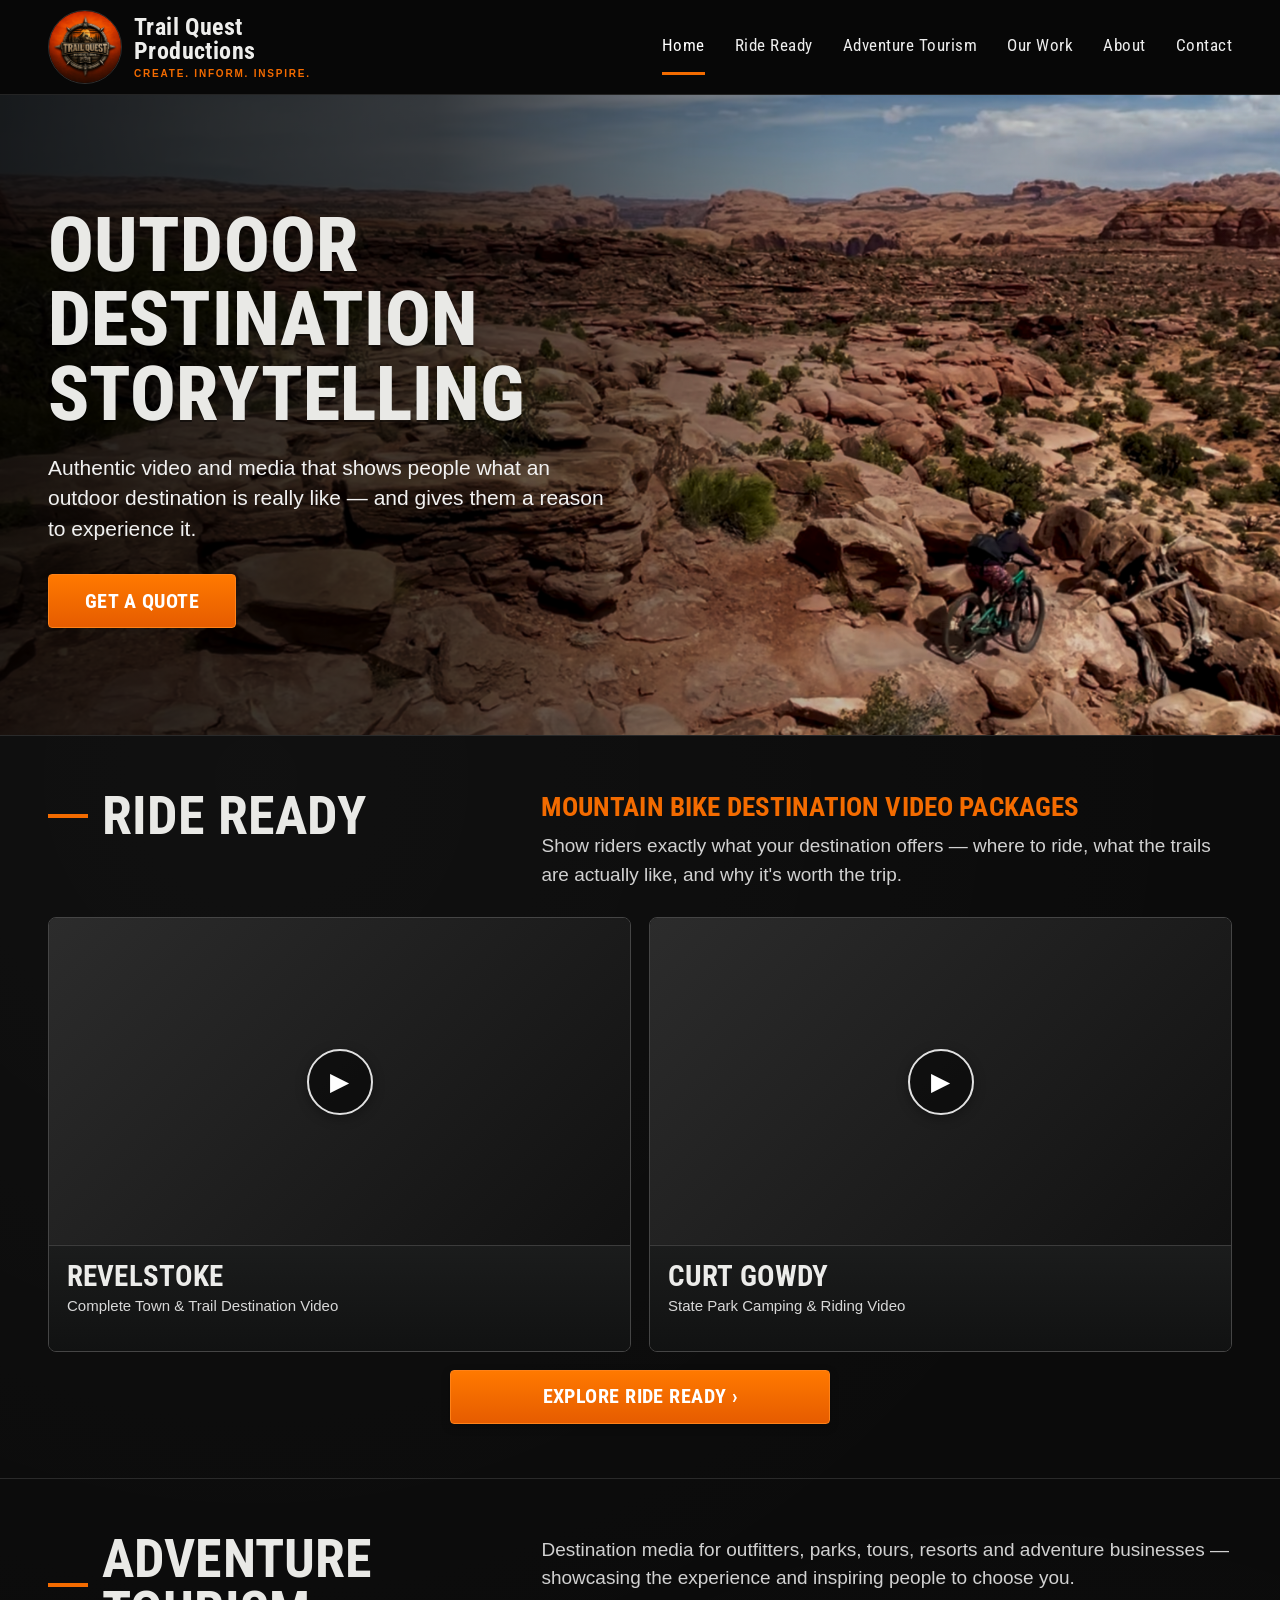
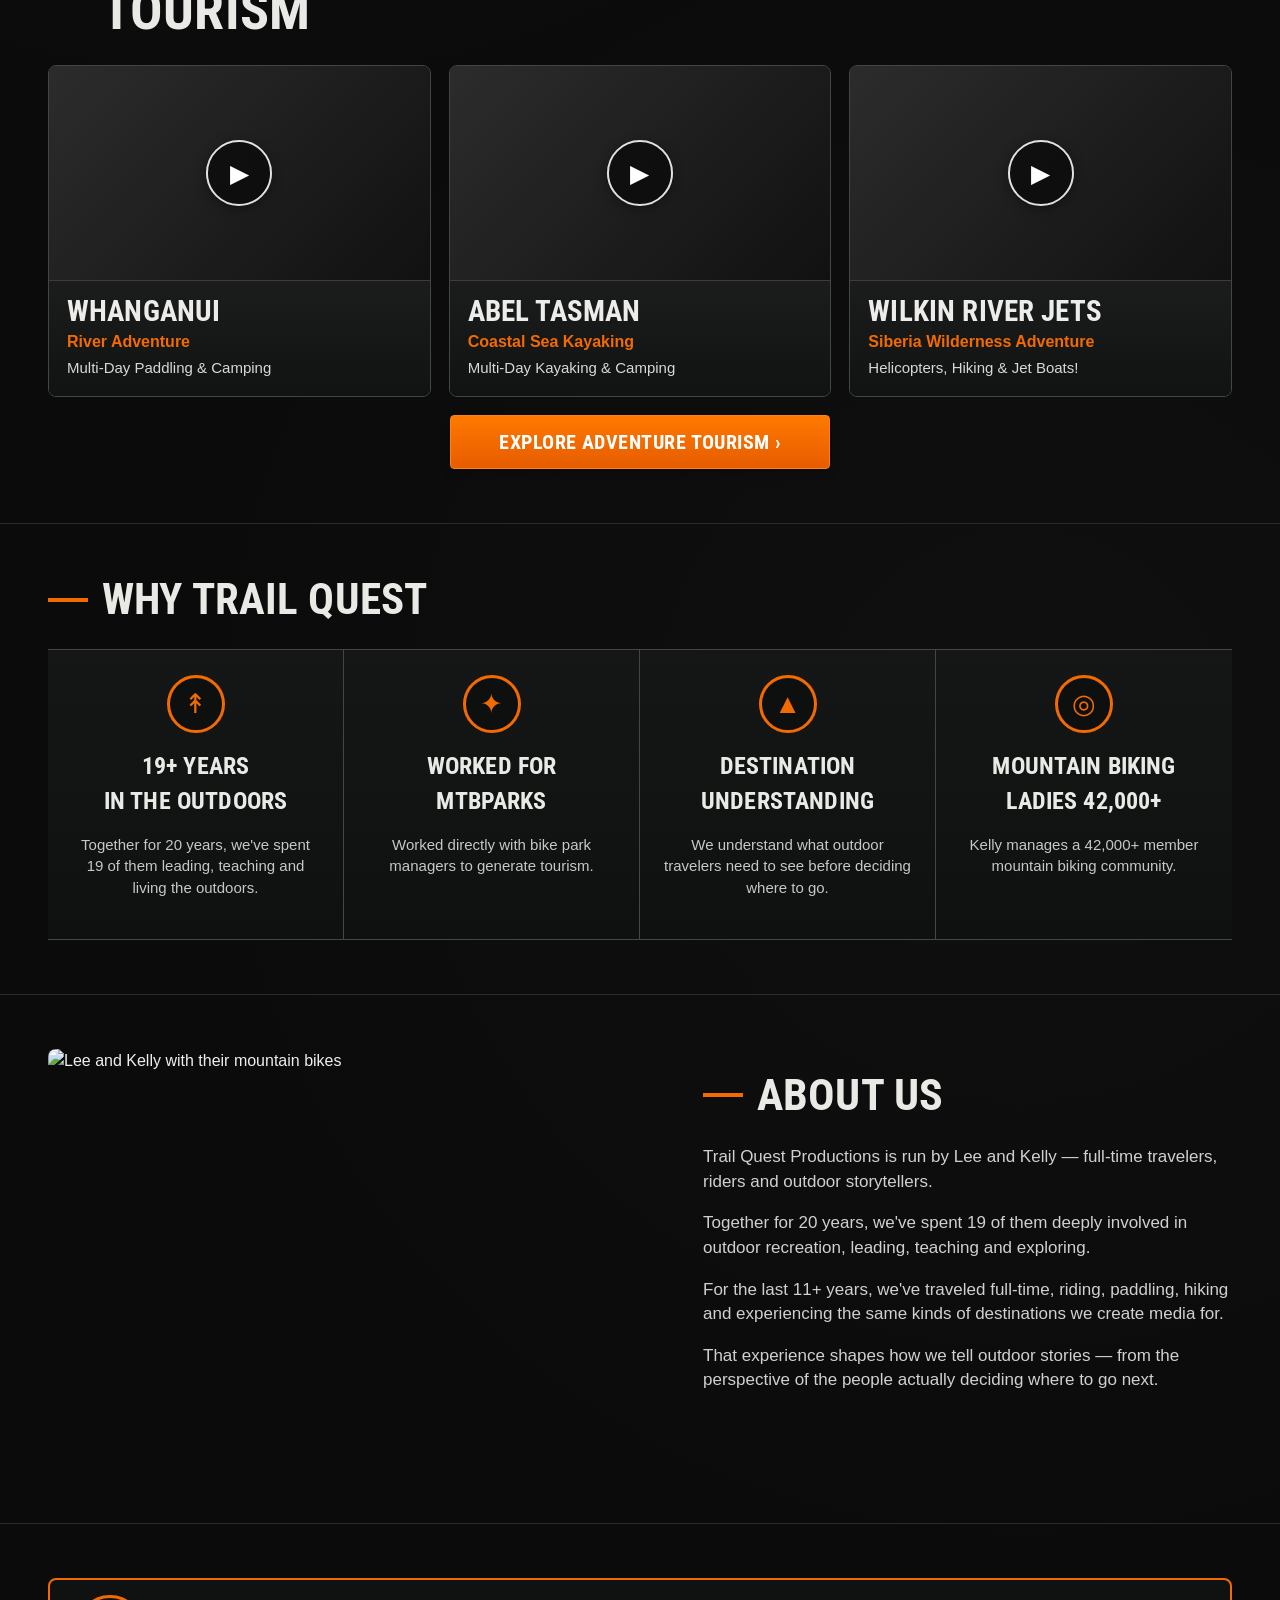
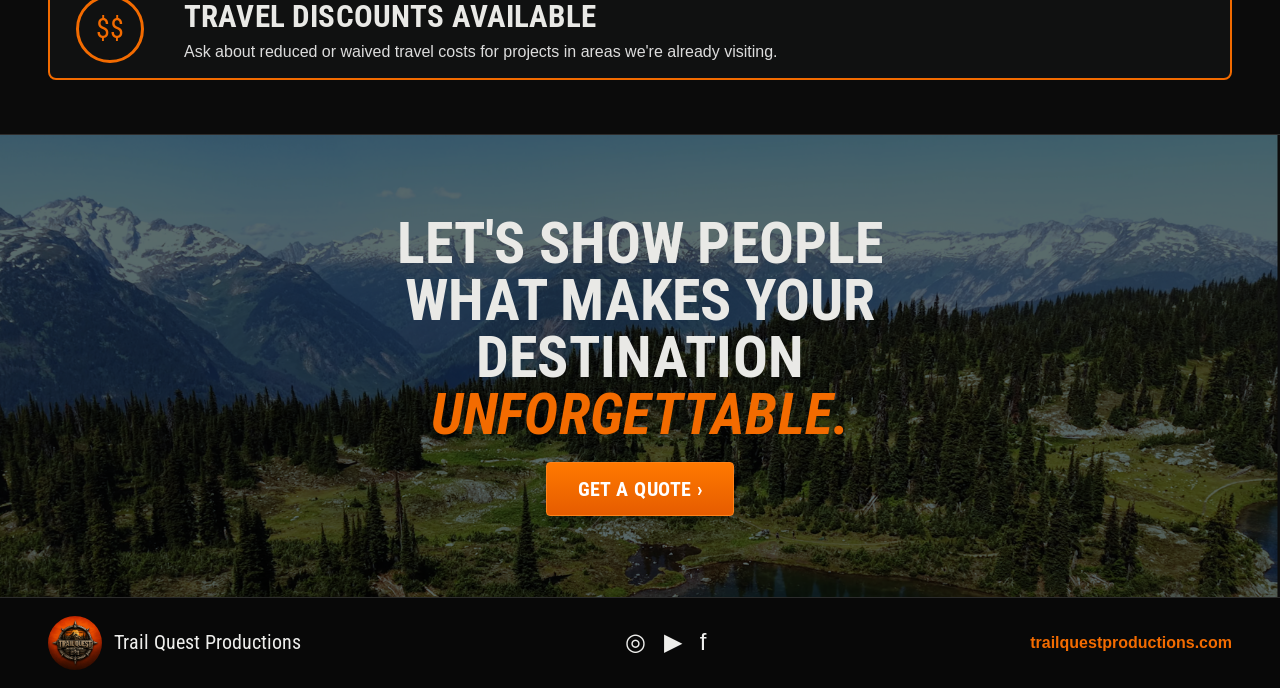
==== index.html @ a273ce1b "Add files via upload" ====
<!DOCTYPE html>
<html lang="en"><head><meta charset="utf-8"/><meta content="width=device-width,initial-scale=1" name="viewport"/><title>Trail Quest Productions | Outdoor Destination Storytelling</title><link href="styles.css" rel="stylesheet"/></head><body>
<header class="site-header"><div class="header-inner"><a class="brand" href="index.html"><img alt="Trail Quest Productions logo" src="assets/logo.png"/><span class="brand-copy"><strong>Trail Quest<br/>Productions</strong><span>CREATE. INFORM. INSPIRE.</span></span></a><button aria-expanded="false" aria-label="Open navigation" class="nav-toggle" type="button">☰</button><nav class="nav"><a class="active" href="index.html">Home</a><a href="ride-ready.html">Ride Ready</a><a href="adventure-tourism.html">Adventure Tourism</a><a href="#featured-work">Our Work</a><a href="#about">About</a><a href="contact.html">Contact</a></nav></div></header>
<main>
<section class="hero" style="background-image:url('assets/home-hero.png')"><div class="container"><div class="hero-copy"><h1>Outdoor<br/>Destination<br/>Storytelling</h1><p>Authentic video and media that shows people what an outdoor destination is really like — and gives them a reason to experience it.</p><div class="btn-row"><a class="btn" href="contact.html?project=general">Get a Quote</a></div></div></div></section>
<section class="section" id="featured-work"><div class="container">
<div class="home-service-head">
<div class="home-service-title"><div class="title-rule"></div><h2>Ride Ready</h2></div>
<div class="home-service-copy"><h3>Mountain Bike Destination Video Packages</h3><p>Show riders exactly what your destination offers — where to ride, what the trails are actually like, and why it's worth the trip.</p></div>
</div>
<div class="video-grid"><a aria-label="Watch Revelstoke on YouTube" class="video-card" href="https://youtu.be/56d8jW0Q4Ak" rel="noopener noreferrer" style="--thumb-max:url('https://i.ytimg.com/vi/56d8jW0Q4Ak/maxresdefault.jpg');--thumb-fallback:url('https://i.ytimg.com/vi/56d8jW0Q4Ak/hqdefault.jpg')" target="_blank"><span aria-hidden="true" class="video-thumb"></span><span class="video-caption"><h3>Revelstoke</h3><p>Complete Town &amp; Trail Destination Video</p></span></a><a aria-label="Watch Curt Gowdy on YouTube" class="video-card" href="https://youtu.be/e8hj9u03PtE" rel="noopener noreferrer" style="--thumb-max:url('https://i.ytimg.com/vi/e8hj9u03PtE/maxresdefault.jpg');--thumb-fallback:url('https://i.ytimg.com/vi/e8hj9u03PtE/hqdefault.jpg')" target="_blank"><span aria-hidden="true" class="video-thumb"></span><span class="video-caption"><h3>Curt Gowdy</h3><p>State Park Camping &amp; Riding Video</p></span></a></div>
<div class="wide-action"><a class="btn" href="ride-ready.html">Explore Ride Ready ›</a></div>
</div></section>
<section class="section"><div class="container">
<div class="home-service-head">
<div class="home-service-title"><div class="title-rule"></div><h2>Adventure Tourism</h2></div>
<div class="home-service-copy"><p>Destination media for outfitters, parks, tours, resorts and adventure businesses — showcasing the experience and inspiring people to choose you.</p></div>
</div>
<div class="video-grid three"><a aria-label="Watch Whanganui on YouTube" class="video-card" href="https://youtu.be/NLXoGE_7hZc" rel="noopener noreferrer" style="--thumb-max:url('https://i.ytimg.com/vi/NLXoGE_7hZc/maxresdefault.jpg');--thumb-fallback:url('https://i.ytimg.com/vi/NLXoGE_7hZc/hqdefault.jpg')" target="_blank"><span aria-hidden="true" class="video-thumb"></span><span class="video-caption"><h3>Whanganui</h3><span class="orange-line">River Adventure</span><p>Multi-Day Paddling &amp; Camping</p></span></a><a aria-label="Watch Abel Tasman on YouTube" class="video-card" href="https://youtu.be/utnv66zdem0" rel="noopener noreferrer" style="--thumb-max:url('https://i.ytimg.com/vi/utnv66zdem0/maxresdefault.jpg');--thumb-fallback:url('https://i.ytimg.com/vi/utnv66zdem0/hqdefault.jpg')" target="_blank"><span aria-hidden="true" class="video-thumb"></span><span class="video-caption"><h3>Abel Tasman</h3><span class="orange-line">Coastal Sea Kayaking</span><p>Multi-Day Kayaking &amp; Camping</p></span></a><a aria-label="Watch Wilkin River Jets on YouTube" class="video-card" href="https://youtu.be/ojB9FS90n0M" rel="noopener noreferrer" style="--thumb-max:url('https://i.ytimg.com/vi/ojB9FS90n0M/maxresdefault.jpg');--thumb-fallback:url('https://i.ytimg.com/vi/ojB9FS90n0M/hqdefault.jpg')" target="_blank"><span aria-hidden="true" class="video-thumb"></span><span class="video-caption"><h3>Wilkin River Jets</h3><span class="orange-line">Siberia Wilderness Adventure</span><p>Helicopters, Hiking &amp; Jet Boats!</p></span></a></div>
<div class="wide-action"><a class="btn" href="adventure-tourism.html">Explore Adventure Tourism ›</a></div>
</div></section>
<section class="section"><div class="container"><div class="section-title"><h2>Why Trail Quest</h2></div><div class="why-grid"><div class="why-item"><div class="icon-badge">↟</div><h3>19+ Years<br/>in the Outdoors</h3><p>Together for 20 years, we've spent 19 of them leading, teaching and living the outdoors.</p></div><div class="why-item"><div class="icon-badge">✦</div><h3>Worked for<br/>MTBParks</h3><p>Worked directly with bike park managers to generate tourism.</p></div><div class="why-item"><div class="icon-badge">▲</div><h3>Destination<br/>Understanding</h3><p>We understand what outdoor travelers need to see before deciding where to go.</p></div><div class="why-item"><div class="icon-badge">◎</div><h3>Mountain Biking<br/>Ladies 42,000+</h3><p>Kelly manages a 42,000+ member mountain biking community.</p></div></div></div></section>
<section class="section" id="about"><div class="container"><div class="about-grid"><div class="about-image"><img alt="Lee and Kelly with their mountain bikes" src="assets/about-us.png"/></div><div class="about-copy"><div class="section-title"><h2>About Us</h2></div><p>Trail Quest Productions is run by Lee and Kelly — full-time travelers, riders and outdoor storytellers.</p><p>Together for 20 years, we've spent 19 of them deeply involved in outdoor recreation, leading, teaching and exploring.</p><p>For the last 11+ years, we've traveled full-time, riding, paddling, hiking and experiencing the same kinds of destinations we create media for.</p><p>That experience shapes how we tell outdoor stories — from the perspective of the people actually deciding where to go next.</p></div></div></div></section>
<section class="section"><div class="container"><div class="travel"><div class="money">$$</div><div><h2>Travel Discounts Available</h2><p>Ask about reduced or waived travel costs for projects in areas we're already visiting.</p></div></div></div></section>
<section class="cta center" style="background-image:url('assets/footer.png')"><div class="container"><div class="cta-copy"><h2>Let's show people<br/>what makes your destination<br/><span class="accent">unforgettable.</span></h2><a class="btn" href="contact.html?project=general">Get a Quote ›</a></div></div></section>
</main><script src="site.js"></script><footer class="site-footer"><div class="footer-inner"><div class="footer-logo"><img alt="Trail Quest Productions logo" src="assets/logo.png"/><span>Trail Quest Productions</span></div><div class="socials"><span>◎</span><span>▶</span><span>f</span></div><div class="domain">trailquestproductions.com</div></div></footer></body></html>
---- styles.css ----
@import url('https://fonts.googleapis.com/css2?family=Roboto+Condensed:wght@600;700;800&display=swap');

:root{
  --bg:#0b0b0b;
  --panel:#111212;
  --panel-2:#171818;
  --line:#2a2a2a;
  --text:#eeeeec;
  --heading:#e9e9e6;
  --muted:#c1c1c1;
  --orange:#f36b00;
  --orange-2:#ff7a00;
  --max:1180px;
  --radius:8px;
}
*{box-sizing:border-box}
html{scroll-behavior:smooth;background:var(--bg)}
body{margin:0;background:
  radial-gradient(circle at 20% 20%,rgba(255,255,255,.025),transparent 30%),
  radial-gradient(circle at 80% 60%,rgba(255,255,255,.018),transparent 35%),
  #0b0b0b;color:var(--text);font-family:Arial,Helvetica,sans-serif;line-height:1.45;-webkit-font-smoothing:antialiased;text-rendering:optimizeLegibility}
a{color:inherit;text-decoration:none}
img{max-width:100%;display:block}
.site-header{position:sticky;top:0;z-index:30;background:rgba(8,8,8,.96);border-bottom:1px solid #242424;backdrop-filter:blur(8px)}
.header-inner{max-width:var(--max);margin:auto;display:flex;align-items:center;justify-content:space-between;padding:10px 24px;gap:24px}
.brand{display:flex;align-items:center;gap:12px;min-width:210px}
.brand img{width:74px;height:74px;object-fit:cover;border-radius:50%;border:1px solid rgba(255,255,255,.16)}
.brand-copy{display:flex;flex-direction:column;line-height:1}
.brand-copy strong{font-family:'Roboto Condensed','Arial Narrow',Arial,sans-serif;font-size:24px;letter-spacing:.4px;font-weight:700}
.brand-copy span{font-size:10px;letter-spacing:1.8px;color:var(--orange);font-weight:800;margin-top:6px}
.nav{display:flex;align-items:center;gap:30px;font-family:'Roboto Condensed','Arial Narrow',Arial,sans-serif;letter-spacing:.5px;font-size:17px;white-space:nowrap}
.nav a{padding:14px 0;border-bottom:3px solid transparent;color:#ededed}
.nav a:hover,.nav a.active{color:#fff;border-color:var(--orange)}
.container{max-width:var(--max);margin:0 auto;padding:0 24px}
.hero{min-height:610px;display:flex;align-items:center;position:relative;background-size:cover;background-position:center;overflow:hidden}
.hero:before{content:"";position:absolute;inset:0;background:linear-gradient(90deg,rgba(0,0,0,.86) 0%,rgba(0,0,0,.70) 34%,rgba(0,0,0,.20) 66%,rgba(0,0,0,.05) 100%)}
.hero .container{position:relative;z-index:2;width:100%}
.hero-copy{max-width:575px;padding:78px 0 72px}
.eyebrow{color:var(--orange);font-weight:800;text-transform:uppercase;letter-spacing:1.5px}
h1,h2,h3,.display{font-family:'Roboto Condensed','Arial Narrow',Arial,sans-serif;font-weight:700;text-transform:uppercase;letter-spacing:.15px;margin:0;color:var(--heading)}
h1{font-size:76px;line-height:.98;font-weight:800;text-shadow:0 2px 0 rgba(0,0,0,.45)}
.hero h2{font-size:34px;line-height:1.05;margin-top:16px}
.hero p{font-size:21px;max-width:560px;margin:22px 0 0;color:#f1f1f1}
.btn-row{display:flex;gap:16px;flex-wrap:wrap;margin-top:30px}
.btn{display:inline-flex;align-items:center;justify-content:center;min-width:188px;height:54px;padding:0 24px;border-radius:4px;background:linear-gradient(#ff7900,#e65c00);color:#fff;font-family:'Roboto Condensed','Arial Narrow',Arial,sans-serif;text-transform:uppercase;font-size:20px;font-weight:700;letter-spacing:.45px;border:1px solid #ff8219;box-shadow:0 3px 9px rgba(0,0,0,.25)}
.btn.secondary{background:rgba(8,8,8,.78);border:1px solid #9e9e9e}
.section{padding:54px 0;border-top:1px solid var(--line)}
.section-title{display:flex;align-items:center;gap:14px;margin-bottom:28px}
.section-title:before{content:"";width:40px;height:4px;background:var(--orange);flex:none}
.section-title h2{font-size:43px;line-height:1}
.section-sub{color:var(--muted);font-size:15px;margin-left:auto;text-align:right}
.cards-4,.cards-3,.cards-2{display:grid;gap:18px}
.cards-4{grid-template-columns:repeat(4,minmax(0,1fr))}
.cards-3{grid-template-columns:repeat(3,minmax(0,1fr))}
.cards-2{grid-template-columns:repeat(2,minmax(0,1fr))}
.media-card,.info-card,.stat-card,.work-card{background:linear-gradient(180deg,#181919,#101111);border:1px solid #303030;border-radius:var(--radius);overflow:hidden;box-shadow:0 10px 28px rgba(0,0,0,.22)}
.media-card img{width:100%;aspect-ratio:6/5;object-fit:cover}
.media-card .card-body{padding:18px 16px 22px;text-align:center}
.media-card h3{font-size:25px;line-height:1.05}
.media-card p,.info-card p{color:#c9c9c9;margin:10px 0 0;font-size:16px}
.icon-badge{width:58px;height:58px;border:3px solid var(--orange);border-radius:50%;display:flex;align-items:center;justify-content:center;color:var(--orange);font-family:'Roboto Condensed','Arial Narrow',Arial,sans-serif;font-size:27px;margin:-31px auto 13px;background:#0e0f0f;position:relative;z-index:2}
.info-card{padding:28px 22px;text-align:center}
.info-card .icon-badge{margin:0 auto 16px}
.info-card h3{font-size:24px}
.main-split{display:grid;grid-template-columns:.9fr 1.1fr;gap:44px;align-items:center}
.main-split.reverse{grid-template-columns:1.05fr .95fr}
.copy-block h2{font-size:47px;line-height:1}
.copy-block h3{font-size:24px;color:var(--orange);margin-top:13px}
.copy-block p{color:#d1d1d1;font-size:18px}
.video-grid{display:grid;grid-template-columns:repeat(2,minmax(0,1fr));gap:18px}
.video-grid.three{grid-template-columns:repeat(3,minmax(0,1fr))}
.video-card{min-height:258px;border:1px solid #454545;border-radius:var(--radius);background-image:
  linear-gradient(180deg,rgba(0,0,0,.06) 0%,rgba(0,0,0,.10) 40%,rgba(0,0,0,.78) 76%,rgba(0,0,0,.96) 100%),
  var(--thumb-max,none),
  var(--thumb-fallback,none),
  linear-gradient(135deg,#2c2c2c,#111);background-size:cover,cover,cover,cover;background-position:center;background-repeat:no-repeat;position:relative;overflow:hidden;padding:18px;display:flex;flex-direction:column;justify-content:flex-end}
.video-card:before{content:"▶";position:absolute;left:50%;top:41%;transform:translate(-50%,-50%);width:62px;height:62px;border:2px solid #d8d8d8;border-radius:50%;display:flex;align-items:center;justify-content:center;color:white;font-size:25px;background:rgba(0,0,0,.45)}
.video-card h3{font-size:32px;color:#ececea;text-shadow:0 2px 8px rgba(0,0,0,.85)}.video-card p{margin:3px 0 0;color:#ededed;font-size:15px}
.orange-line{display:block;color:var(--orange);font-weight:800}
.wide-action{display:flex;justify-content:center;margin-top:18px}.wide-action .btn{min-width:380px}
.why-grid{display:grid;grid-template-columns:repeat(4,1fr);gap:0;border-top:1px solid #242424;border-bottom:1px solid #242424}
.why-item{text-align:center;padding:25px 24px;border-right:1px solid #383838}.why-item:last-child{border-right:0}.why-item .icon-badge{margin:0 auto 16px}.why-item h3{font-size:24px}.why-item p{color:#c7c7c7;font-size:15px}
.about-grid{display:grid;grid-template-columns:1.08fr .92fr;gap:34px;align-items:stretch}.about-image{min-height:420px;border-radius:var(--radius);overflow:hidden}.about-image img{width:100%;height:100%;object-fit:cover}.about-copy{padding:24px 0}.about-copy h2{font-size:44px}.about-copy p{font-size:17px;color:#d0d0d0}
.travel{border:2px solid var(--orange);border-radius:8px;padding:15px 26px;display:grid;grid-template-columns:90px 1fr;gap:18px;align-items:center;background:#101111}.travel .money{width:68px;height:68px;border:3px solid var(--orange);border-radius:50%;display:flex;align-items:center;justify-content:center;color:var(--orange);font-family:'Roboto Condensed','Arial Narrow',Arial,sans-serif;font-size:28px}.travel h2{font-size:31px}.travel p{margin:0;color:#ddd;font-size:16px}
.cta{min-height:330px;background-size:cover;background-position:center;position:relative;display:flex;align-items:center;border-top:1px solid #2d2d2d}.cta:before{content:"";position:absolute;inset:0;background:rgba(0,0,0,.58)}.cta .container{position:relative;z-index:1;width:100%}.cta-copy{max-width:760px}.cta.center .cta-copy{margin:auto;text-align:center}.cta h2{font-size:58px;line-height:.98}.cta .accent{color:var(--orange);font-style:italic}.cta .btn{margin-top:20px}
.site-footer{background:#080808;border-top:1px solid #2b2b2b}.footer-inner{max-width:var(--max);margin:auto;padding:18px 24px;display:flex;align-items:center;justify-content:space-between;gap:20px}.footer-logo{display:flex;align-items:center;gap:12px}.footer-logo img{width:54px;height:54px;border-radius:50%}.footer-logo span{font-family:'Roboto Condensed','Arial Narrow',Arial,sans-serif;font-size:20px}.socials{display:flex;gap:18px;font-size:24px}.domain{color:var(--orange);font-weight:800}
.two-column-pitch{display:grid;grid-template-columns:1.1fr .9fr;gap:54px;align-items:start}.pitch-copy h2{font-size:47px;line-height:1.02}.pitch-copy p{color:#d0d0d0;font-size:18px}.want-card{border:2px solid var(--orange);border-radius:8px;background:#101111;padding:28px}.want-card h2{font-size:37px;margin-bottom:8px}.want-row{display:grid;grid-template-columns:54px 1fr;gap:16px;padding:14px 0;border-top:1px solid #343434;align-items:center}.want-row:first-of-type{border-top:0}.want-row .mini-icon{font-size:30px;color:var(--orange);text-align:center}.want-row span{font-size:18px}
.stats-grid{display:grid;grid-template-columns:repeat(4,1fr);gap:14px}.stat-card{text-align:center;padding:22px 14px}.stat-card.wide{grid-column:span 2}.stat-card h3{font-size:20px;color:#dedede}.score{font-family:'Roboto Condensed','Arial Narrow',Arial,sans-serif;font-size:44px;margin:6px 0}.stars{position:relative;display:inline-block;font-size:31px;letter-spacing:2px;line-height:1;color:#777}.stars .filled{position:absolute;left:0;top:0;overflow:hidden;white-space:nowrap;color:var(--orange)}
.adventure-why{display:grid;grid-template-columns:.85fr 1.15fr;gap:34px;align-items:center}.adventure-why img{width:100%;aspect-ratio:16/9;object-fit:cover;border-radius:8px}.adventure-why h2{font-size:48px;line-height:1.02}.adventure-why p{font-size:17px;color:#d0d0d0}
.work-with{display:grid;grid-template-columns:repeat(3,1fr);gap:18px}.work-with .info-card{min-height:275px}
@media(max-width:980px){
  .nav{gap:16px;font-size:14px}.brand-copy{display:none}.brand{min-width:80px}
  h1{font-size:60px}.hero{min-height:560px}
  .cards-4{grid-template-columns:repeat(2,1fr)}.why-grid{grid-template-columns:repeat(2,1fr)}.why-item:nth-child(2){border-right:0}.why-item:nth-child(-n+2){border-bottom:1px solid #383838}
  .main-split,.main-split.reverse,.about-grid,.two-column-pitch,.adventure-why{grid-template-columns:1fr}.stats-grid{grid-template-columns:repeat(2,1fr)}
  .video-grid.three,.work-with,.cards-3{grid-template-columns:1fr 1fr}
}
@media(max-width:720px){
  .site-header{position:relative}.header-inner{padding:10px 14px;align-items:flex-start}.brand img{width:58px;height:58px}.nav{gap:8px;flex-wrap:wrap;justify-content:flex-end;font-family:Arial,Helvetica,sans-serif;font-weight:700;font-size:11px}.nav a{padding:8px 0;border-bottom-width:2px}
  .container{padding:0 16px}.hero{min-height:540px;background-position:64% center}.hero:before{background:linear-gradient(90deg,rgba(0,0,0,.88),rgba(0,0,0,.50))}.hero-copy{padding:70px 0 60px;max-width:92%}h1{font-size:49px}.hero h2{font-size:28px}.hero p{font-size:17px}
  .section{padding:38px 0}.section-title h2{font-size:34px}.section-sub{display:none}.cards-4,.cards-3,.cards-2,.video-grid,.video-grid.three,.work-with,.stats-grid{grid-template-columns:1fr}.stat-card.wide{grid-column:auto}
  .why-grid{grid-template-columns:1fr}.why-item{border-right:0;border-bottom:1px solid #383838}.why-item:last-child{border-bottom:0}
  .wide-action .btn{min-width:0;width:100%}.about-image{min-height:280px}.travel{grid-template-columns:64px 1fr;padding:14px}.travel .money{width:56px;height:56px}.travel h2{font-size:24px}.cta{min-height:300px}.cta h2{font-size:43px}.footer-inner{flex-direction:column;text-align:center}.two-column-pitch{gap:24px}.pitch-copy h2,.adventure-why h2{font-size:39px}
}


/* Latest approved layout refinements */
.nav-toggle{display:none;background:transparent;border:1px solid #444;color:#fff;width:44px;height:40px;border-radius:4px;font-size:23px;line-height:1;align-items:center;justify-content:center;cursor:pointer}
.home-service-head{display:grid;grid-template-columns:.78fr 1.22fr;gap:52px;align-items:start;margin-bottom:28px}
.home-service-title{display:flex;align-items:center;gap:14px}
.home-service-title .title-rule{width:40px;height:4px;background:var(--orange);flex:none}
.home-service-title h2{font-family:'Roboto Condensed','Arial Narrow',Arial,sans-serif;font-weight:700;text-transform:uppercase;letter-spacing:.15px;font-size:54px;line-height:.96;margin:0}
.home-service-copy{padding-top:3px}
.home-service-copy h3{font-family:'Roboto Condensed','Arial Narrow',Arial,sans-serif;font-size:27px;line-height:1.08;color:var(--orange);font-weight:700;text-transform:uppercase;letter-spacing:.15px;margin:0 0 10px}
.home-service-copy p{margin:0;color:#d1d1d1;font-size:19px;line-height:1.5;max-width:700px}
.video-card{aspect-ratio:16/9;min-height:0}
.video-grid{grid-template-columns:repeat(2,minmax(0,1fr))}
.video-grid.three{grid-template-columns:repeat(3,minmax(0,1fr))}
.adventure-hero-copy{max-width:700px}
.adventure-hero-copy h1{font-size:clamp(58px,5.35vw,76px);line-height:.97;max-width:700px;text-wrap:balance}
.adventure-why{grid-template-columns:.9fr 1.1fr;align-items:stretch}
.adventure-why-copy{display:flex;flex-direction:column;justify-content:center;padding:2px 0}
.adventure-why-title{margin-bottom:20px}
.adventure-why-title h2{font-size:38px;white-space:nowrap}
.adventure-why-statement{font-size:41px!important;line-height:1.01!important;text-wrap:balance;margin:0 0 14px}
.adventure-why p{font-size:16px;line-height:1.5;margin:0}
.adventure-why img{height:100%;min-height:310px;aspect-ratio:auto}

@media(max-width:980px){
  .home-service-head{grid-template-columns:.85fr 1.15fr;gap:32px}
  .home-service-title h2{font-size:47px}
  .home-service-copy h3{font-size:24px}
  .adventure-hero-copy{max-width:620px}
  .adventure-hero-copy h1{font-size:58px}
  .adventure-why-title h2{font-size:34px}
  .adventure-why-statement{font-size:36px!important}
  .adventure-why{grid-template-columns:1fr}
  .adventure-why img{height:auto;min-height:0;aspect-ratio:16/9}
  .video-grid.three{grid-template-columns:repeat(2,minmax(0,1fr))}
}
@media(max-width:720px){
  .site-header{position:sticky}
  .header-inner{padding:9px 14px;align-items:center;position:relative}
  .brand{min-width:0}
  .brand img{width:58px;height:58px}
  .nav-toggle{display:flex;margin-left:auto}
  .nav{display:none;position:absolute;left:0;right:0;top:100%;background:rgba(8,8,8,.99);border-top:1px solid #2a2a2a;border-bottom:1px solid #353535;padding:10px 16px 14px;flex-direction:column;align-items:stretch;gap:0;font-family:'Roboto Condensed','Arial Narrow',Arial,sans-serif;font-size:18px;white-space:normal;box-shadow:0 12px 30px rgba(0,0,0,.5)}
  .nav.open{display:flex}
  .nav a{padding:12px 4px;border-bottom:1px solid #252525}
  .nav a:last-child{border-bottom:0}
  .home-service-head{grid-template-columns:1fr;gap:12px;margin-bottom:22px}
  .home-service-title h2{font-size:42px}
  .home-service-copy{padding-top:0}
  .home-service-copy h3{font-size:23px}
  .home-service-copy p{font-size:17px}
  .video-grid,.video-grid.three{grid-template-columns:1fr}
  .adventure-hero{background-position:63% center}
  .adventure-hero-copy{max-width:95%}
  .adventure-hero-copy h1{font-size:clamp(42px,12vw,49px);line-height:.98;max-width:100%;text-wrap:balance}
  .adventure-why-title{margin-bottom:15px}
  .adventure-why-title h2{font-size:30px;white-space:nowrap}
  .adventure-why-statement{font-size:34px!important;line-height:1.02!important}
  .adventure-why p{font-size:16px}
}
@media(max-width:380px){
  .adventure-why-title h2{font-size:28px}
  .adventure-why-statement{font-size:31px!important}
}
/* Adventure hero text: allow the browser to wrap cleanly without forced line breaks. */
@media(min-width:981px){
  .adventure-hero-copy{max-width:820px}
  .adventure-hero-copy h1{font-size:60px;max-width:820px;line-height:.98}
}
@media(min-width:981px){
  .adventure-hero-copy{max-width:920px}
  .adventure-hero-copy h1{font-size:52px;max-width:920px;line-height:.98}
}
@media(min-width:981px){
  .adventure-hero-copy h1{font-size:46px;max-width:940px}
}
/* Polished mobile menu icon and Adventure hero scaling. */
.nav-toggle{font-size:0}
.nav-toggle:before{content:"";width:19px;height:2px;background:#fff;box-shadow:0 -6px 0 #fff,0 6px 0 #fff;display:block}
@media(max-width:720px){
  .adventure-hero-copy h1{font-size:36px;line-height:1;max-width:96%}
}

/* Ride Ready research heading refinement */
.research-title{display:grid;grid-template-columns:40px auto minmax(0,1fr);column-gap:14px;align-items:center;width:100%}
.research-title:before{grid-column:1;grid-row:1}
.research-title h2{grid-column:2;grid-row:1;white-space:nowrap;font-size:40px}
.research-title .section-sub{grid-column:3;grid-row:1;justify-self:end;margin:0;padding:0 0 2px 28px;text-align:left;white-space:nowrap;font-size:14px;line-height:1.35;color:var(--muted)}
.research-title .section-sub span{display:block}
@media(max-width:980px) and (min-width:721px){
  .research-title{grid-template-columns:40px 1fr;row-gap:10px}
  .research-title h2{grid-column:2;grid-row:1;white-space:nowrap;font-size:34px}
  .research-title .section-sub{grid-column:2;grid-row:2;justify-self:start;padding:0;text-align:left;white-space:normal;font-size:14px}
}
@media(max-width:720px){
  .research-title{grid-template-columns:40px 1fr;column-gap:14px;row-gap:10px;align-items:center}
  .research-title:before{grid-column:1;grid-row:1}
  .research-title h2{grid-column:2;grid-row:1;white-space:normal;font-size:34px}
  .research-title .section-sub{display:block;grid-column:2;grid-row:2;justify-self:start;margin:0;padding:0;text-align:left;white-space:normal;font-size:14px;line-height:1.35;color:var(--muted)}
}


/* Final production refinements: stronger content panels + clickable YouTube work cards */
.cards-3 .info-card,
.work-with .info-card{
  background:linear-gradient(180deg,#1d1f1f 0%,#141515 100%);
  border-color:#4a4a4a;
  box-shadow:0 12px 30px rgba(0,0,0,.34),inset 0 1px 0 rgba(255,255,255,.035);
}
.why-grid{
  background:linear-gradient(180deg,#151616 0%,#0f1010 100%);
  border-top-color:#454545;
  border-bottom-color:#454545;
}
.why-item{border-right-color:#454545}
.video-card{
  cursor:pointer;
  transition:transform .16s ease,border-color .16s ease,box-shadow .16s ease;
}
.video-card:hover,
.video-card:focus-visible{
  border-color:#81502c;
  transform:translateY(-2px);
  box-shadow:0 12px 28px rgba(0,0,0,.34);
  outline:none;
}
@media(max-width:980px){
  .why-item:nth-child(-n+2){border-bottom-color:#454545}
}
@media(max-width:720px){
  .why-item{border-bottom-color:#454545}
}

/* Final desktop sizing correction: use the available laptop width and preserve hero/footer image composition. */
@media(min-width:981px){
  .header-inner,
  .container,
  .footer-inner{
    max-width:1920px;
  }

  .header-inner{
    padding-left:48px;
    padding-right:48px;
  }

  .container{
    padding-left:48px;
    padding-right:48px;
  }

  .footer-inner{
    padding-left:48px;
    padding-right:48px;
  }

  /* All three uploaded hero images are 2:1. This keeps the section at that composition
     instead of forcing a short banner that crops the sky/riders vertically. */
  .hero{
    min-height:max(610px,50vw);
    background-size:cover;
    background-position:center center;
  }

  /* The shared footer image is 2048x740 (2.7676:1). Matching that ratio prevents the
     previous short CTA banner from zooming/cropping the image vertically. */
  .cta{
    min-height:max(330px,36.13vw);
    background-size:cover;
    background-position:center center;
  }
}

/* Final review updates: stronger Ride Ready payoff, clean YouTube cards, and contact form. */
.pitch-copy .pitch-hook{
  font-size:clamp(22px,1.65vw,29px);
  line-height:1.38;
  font-weight:600;
  color:#eeeeec;
  margin-top:22px;
}

/* Keep YouTube-provided thumbnail text untouched; all site captions live below the 16:9 thumbnail. */
.video-card{
  aspect-ratio:auto;
  min-height:0;
  padding:0;
  display:block;
  background:none;
  border:1px solid #454545;
  overflow:hidden;
}
.video-card:before{content:none}
.video-thumb{
  display:block;
  position:relative;
  width:100%;
  aspect-ratio:16/9;
  background-image:
    var(--thumb-max,none),
    var(--thumb-fallback,none),
    linear-gradient(135deg,#2c2c2c,#111);
  background-size:cover,cover,cover;
  background-position:center;
  background-repeat:no-repeat;
}
.video-thumb:before{
  content:"▶";
  position:absolute;
  left:50%;
  top:50%;
  transform:translate(-50%,-50%);
  width:62px;
  height:62px;
  border:2px solid #e1e1e1;
  border-radius:50%;
  display:flex;
  align-items:center;
  justify-content:center;
  color:white;
  font-size:25px;
  background:rgba(0,0,0,.52);
  box-shadow:0 3px 12px rgba(0,0,0,.35);
}
.video-caption{
  display:block;
  min-height:106px;
  padding:15px 18px 17px;
  background:linear-gradient(180deg,#1b1c1c 0%,#111212 100%);
  border-top:1px solid #3c3c3c;
}
.video-card h3{
  font-size:29px;
  line-height:1.05;
  color:#ececea;
  text-shadow:none;
}
.video-card .orange-line{margin-top:4px}
.video-card p{margin:4px 0 0;color:#d8d8d8;font-size:15px}

.contact-section{padding:72px 0 84px;min-height:calc(100vh - 170px);border-top:1px solid var(--line)}
.contact-layout{display:grid;grid-template-columns:.78fr 1.22fr;gap:58px;align-items:start;max-width:1420px;margin:0 auto}
.contact-intro{padding-top:8px}
.contact-intro .section-title{align-items:flex-start}
.contact-intro .section-title h1{font-size:clamp(42px,4vw,64px);line-height:.98}
.contact-intro p{font-size:19px;color:#d2d2d2;max-width:560px}
.contact-email{margin-top:28px;font-weight:700}
.contact-email a{color:var(--orange)}
.contact-form{display:grid;grid-template-columns:1fr 1fr;gap:20px 18px;background:linear-gradient(180deg,#1a1b1b 0%,#111212 100%);border:1px solid #4a4a4a;border-radius:10px;padding:30px;box-shadow:0 16px 38px rgba(0,0,0,.32)}
.form-field{display:flex;flex-direction:column;gap:7px}
.form-field:nth-of-type(1),.form-field:nth-of-type(2),.form-field-full,.interest-field,.contact-submit,.form-note{grid-column:1/-1}
.form-field label,.interest-field legend{font-family:'Roboto Condensed','Arial Narrow',Arial,sans-serif;text-transform:uppercase;font-weight:700;letter-spacing:.3px;font-size:17px;color:#eeeeec}
.form-field label span,.interest-field legend span{color:var(--orange);padding-left:2px}
.form-field label em{font-family:Arial,Helvetica,sans-serif;text-transform:none;font-weight:400;font-size:13px;color:#b7b7b7}
.form-field input,.form-field textarea{width:100%;border:1px solid #555;background:#0d0e0e;color:#f2f2f2;border-radius:5px;padding:13px 14px;font:inherit;font-size:16px;outline:none;transition:border-color .15s ease,box-shadow .15s ease}
.form-field input:focus,.form-field textarea:focus{border-color:var(--orange);box-shadow:0 0 0 2px rgba(243,107,0,.16)}
.form-field textarea{resize:vertical;min-height:130px}
.form-field textarea::placeholder{color:#8f8f8f}
.interest-field{border:0;padding:2px 0 0;margin:0}
.interest-field legend{margin-bottom:10px}
.interest-options{display:grid;grid-template-columns:repeat(3,1fr);gap:10px}
.interest-option{position:relative;cursor:pointer}
.interest-option input{position:absolute;opacity:0;pointer-events:none}
.interest-option span{display:flex;align-items:center;justify-content:center;text-align:center;min-height:68px;padding:12px 10px;border:1px solid #555;border-radius:5px;background:#0e0f0f;color:#dedede;font-weight:700;line-height:1.25;transition:border-color .15s ease,background .15s ease,color .15s ease}
.interest-option input:checked + span{border-color:var(--orange);background:#24160d;color:#fff;box-shadow:inset 0 0 0 1px rgba(243,107,0,.35)}
.interest-option input:focus-visible + span{outline:2px solid var(--orange);outline-offset:2px}
.contact-submit{width:max-content;min-width:260px;border:0;cursor:pointer;margin-top:2px}
.form-note{margin:0;color:#aaa;font-size:13px}
.honeypot{position:absolute!important;left:-9999px!important;width:1px!important;height:1px!important;opacity:0!important}
.thank-you-section{min-height:calc(100vh - 170px);display:flex;align-items:center;padding:70px 0}
.thank-you-card{max-width:780px;margin:0 auto;text-align:center;padding:46px 34px;background:linear-gradient(180deg,#1a1b1b,#101111);border:1px solid #454545;border-radius:10px}
.thank-you-card .section-title{justify-content:center}
.thank-you-card h1{font-size:52px}
.thank-you-card p{font-size:20px;color:#d2d2d2;margin:18px 0 26px}

@media(max-width:980px){
  .contact-layout{grid-template-columns:1fr;gap:30px}
  .contact-intro p{max-width:none}
}
@media(max-width:720px){
  .pitch-copy .pitch-hook{font-size:21px}
  .video-caption{min-height:0}
  .video-card h3{font-size:27px}
  .contact-section{padding:42px 0 54px}
  .contact-form{grid-template-columns:1fr;padding:20px 16px;gap:17px}
  .form-field,.form-field-half,.form-field-full,.interest-field,.contact-submit,.form-note{grid-column:1/-1}
  .interest-options{grid-template-columns:1fr}
  .contact-submit{width:100%;min-width:0}
  .contact-intro .section-title h1{font-size:42px}
  .thank-you-card h1{font-size:40px}
}
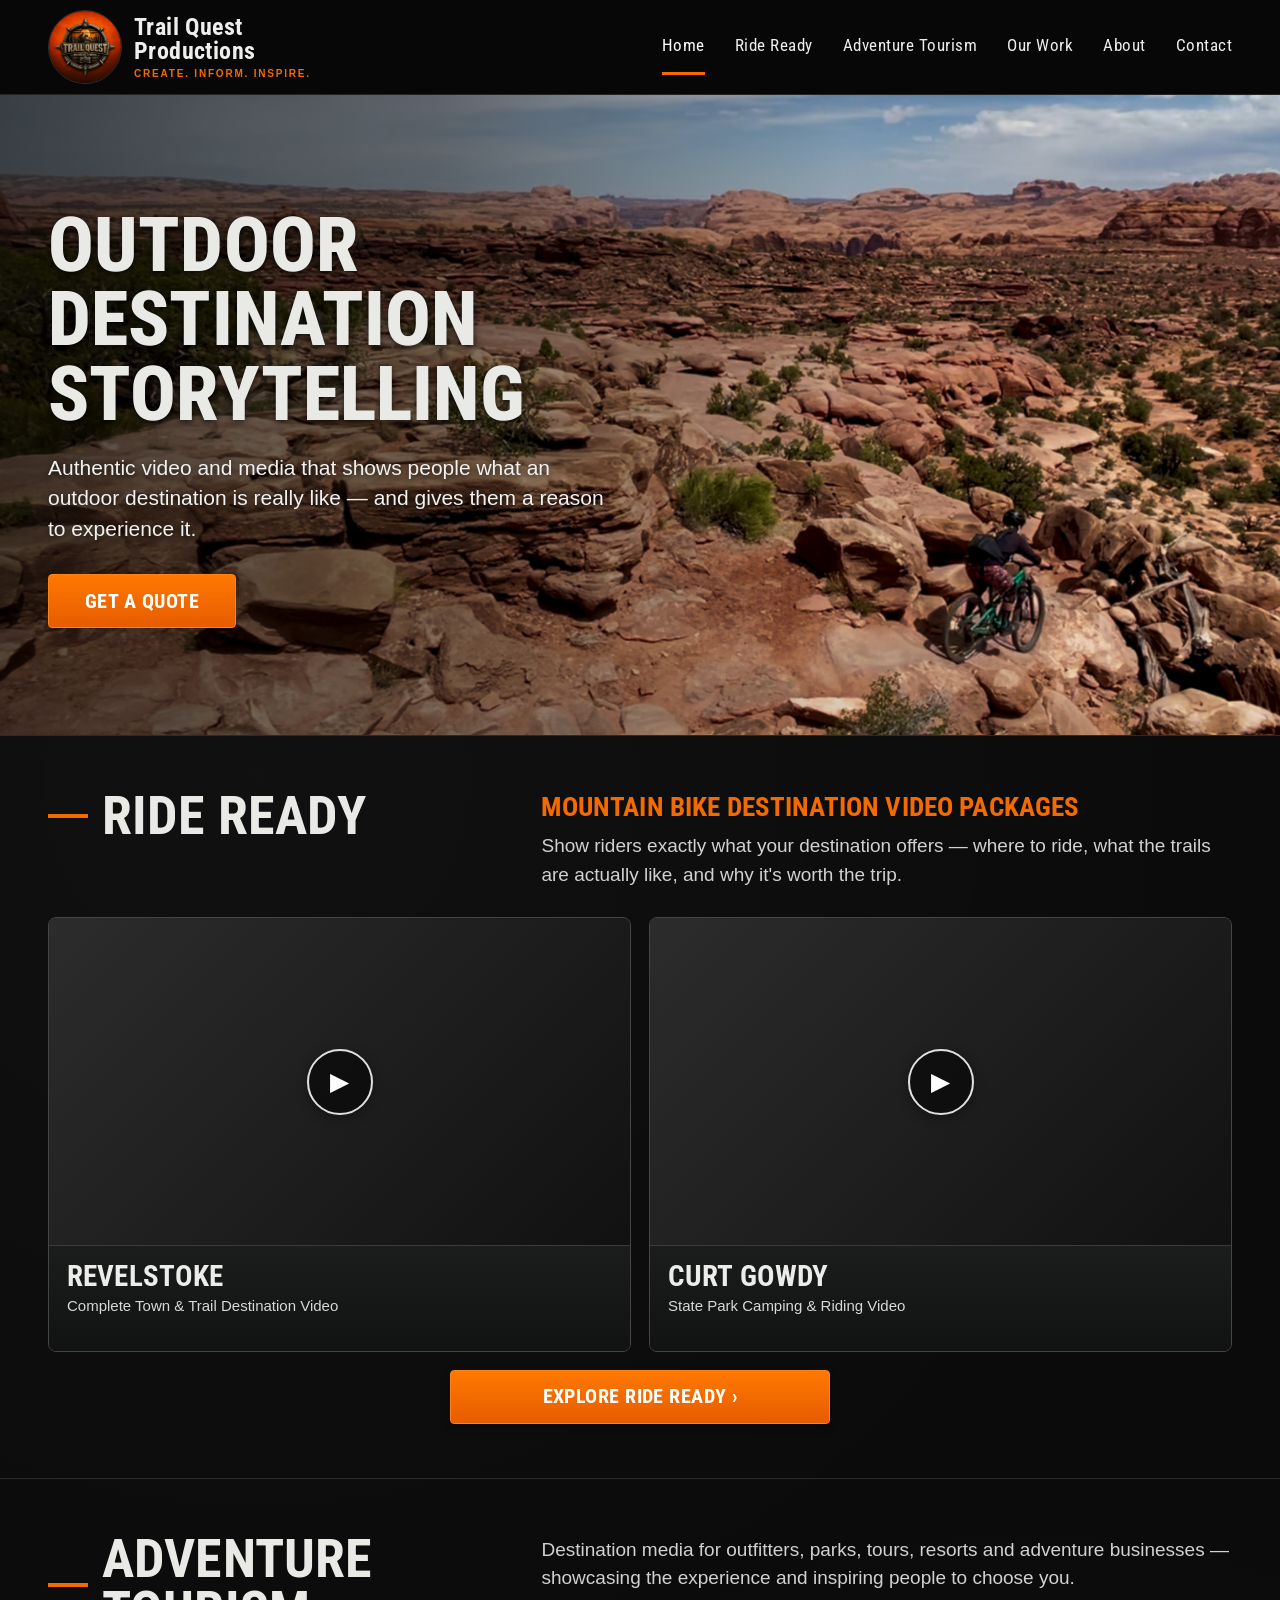
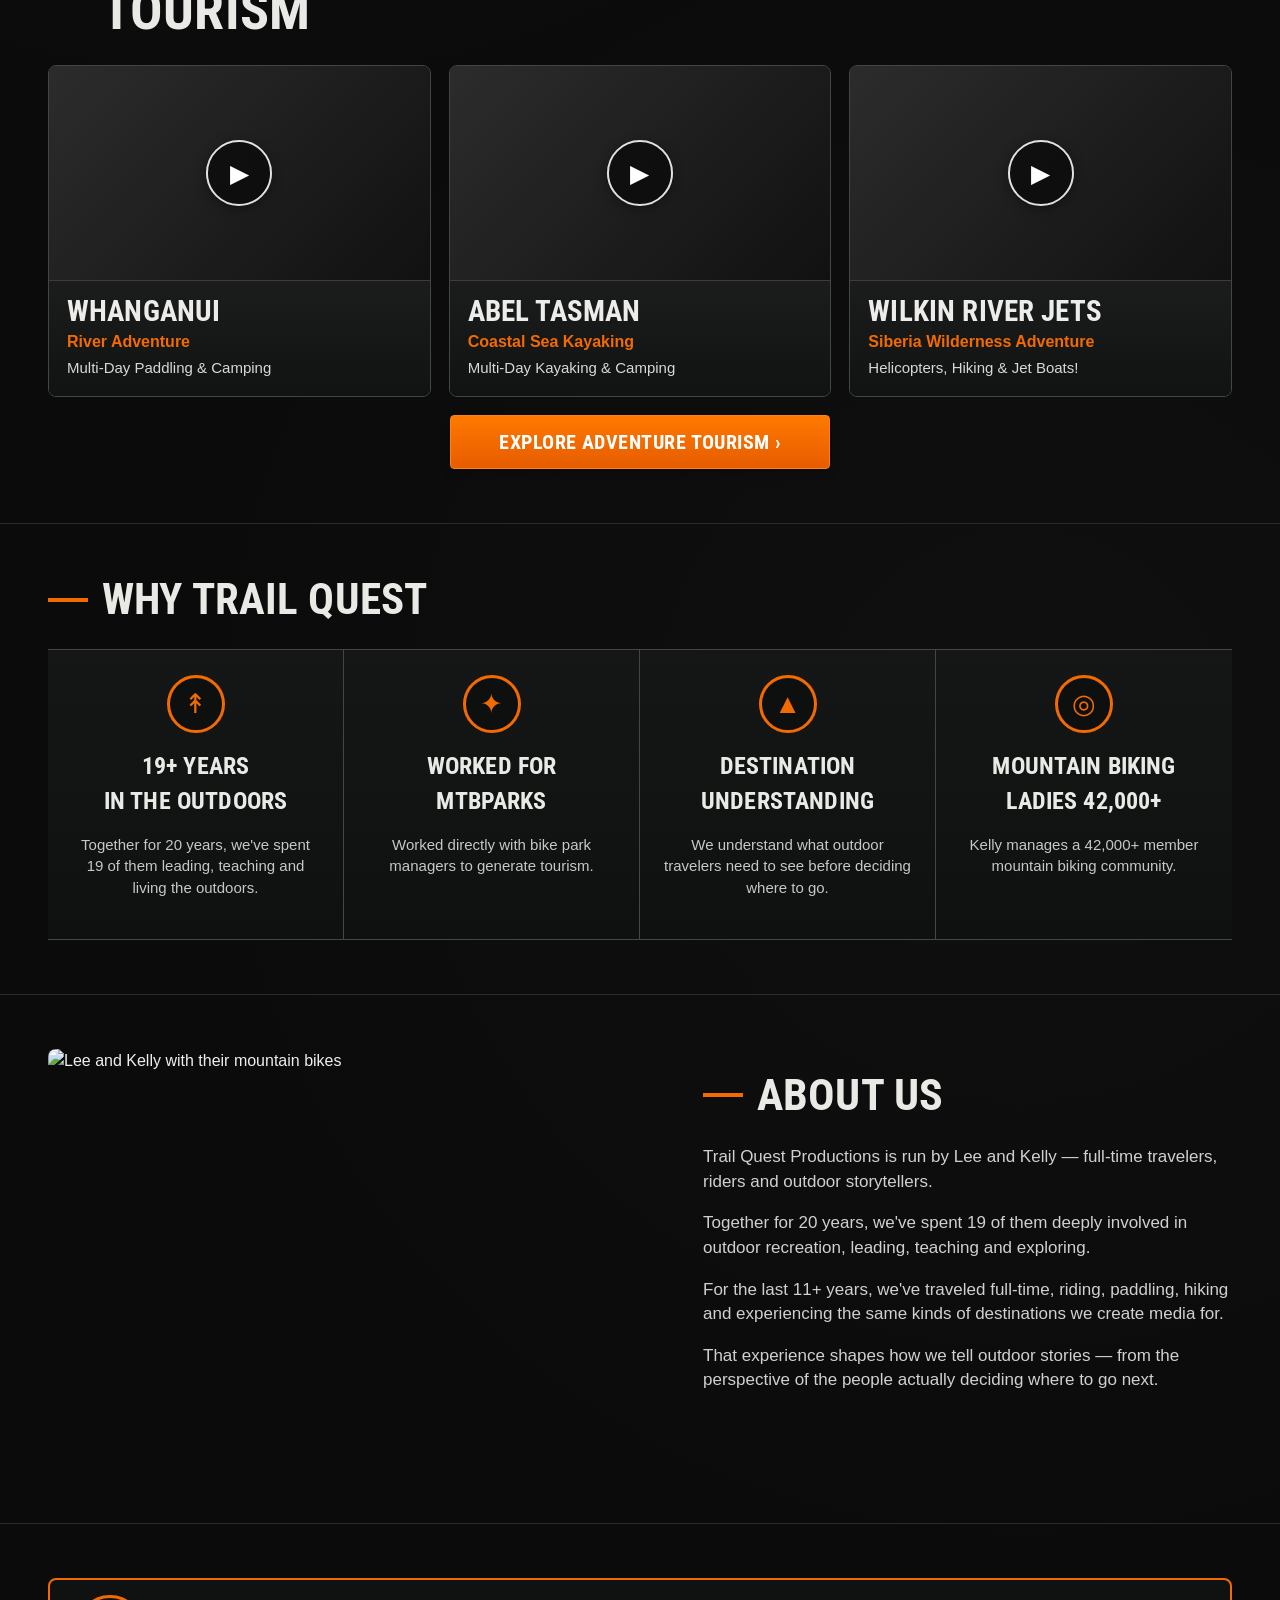
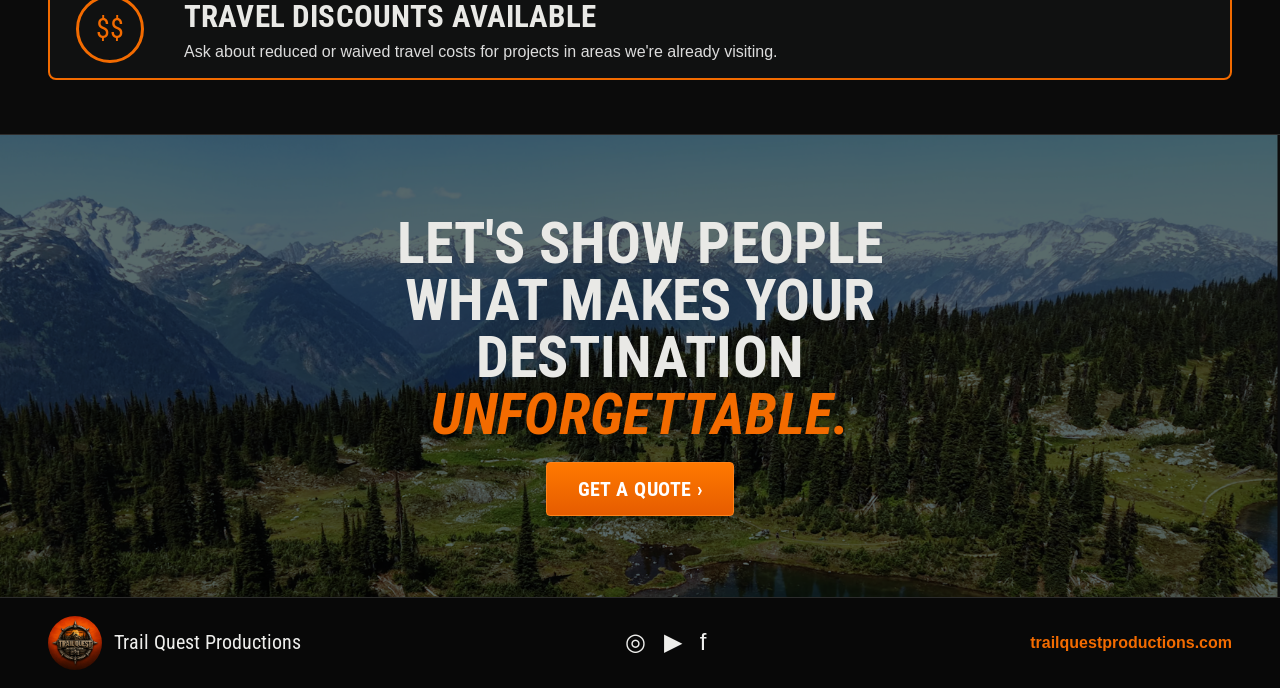
==== commit 5b763944: "Add files via upload" ====
--- a/index.html
+++ b/index.html
@@ -1,14 +1,14 @@
 <!DOCTYPE html>
-<html lang="en"><head><meta charset="utf-8"/><meta content="width=device-width,initial-scale=1" name="viewport"/><title>Trail Quest Productions | Outdoor Destination Storytelling</title><link href="styles.css" rel="stylesheet"/></head><body>
+<html lang="en"><head><meta charset="utf-8"/><meta content="width=device-width,initial-scale=1" name="viewport"/><title>Trail Quest Productions | Outdoor Destination Storytelling</title><link rel="canonical" href="https://trailquestproductions.com/"><link href="styles.css" rel="stylesheet"/></head><body>
 <header class="site-header"><div class="header-inner"><a class="brand" href="index.html"><img alt="Trail Quest Productions logo" src="assets/logo.png"/><span class="brand-copy"><strong>Trail Quest<br/>Productions</strong><span>CREATE. INFORM. INSPIRE.</span></span></a><button aria-expanded="false" aria-label="Open navigation" class="nav-toggle" type="button">☰</button><nav class="nav"><a class="active" href="index.html">Home</a><a href="ride-ready.html">Ride Ready</a><a href="adventure-tourism.html">Adventure Tourism</a><a href="#featured-work">Our Work</a><a href="#about">About</a><a href="contact.html">Contact</a></nav></div></header>
 <main>
-<section class="hero" style="background-image:url('assets/home-hero.png')"><div class="container"><div class="hero-copy"><h1>Outdoor<br/>Destination<br/>Storytelling</h1><p>Authentic video and media that shows people what an outdoor destination is really like — and gives them a reason to experience it.</p><div class="btn-row"><a class="btn" href="contact.html?project=general">Get a Quote</a></div></div></div></section>
+<section class="hero home-hero" style="background-image:url('assets/home-hero.png')"><div class="container"><div class="hero-copy"><h1>Outdoor<br/>Destination<br/>Storytelling</h1><p>Authentic video and media that shows people what an outdoor destination is really like — and gives them a reason to experience it.</p><div class="btn-row"><a class="btn" href="contact.html?project=general">Get a Quote</a></div></div></div></section>
 <section class="section" id="featured-work"><div class="container">
 <div class="home-service-head">
 <div class="home-service-title"><div class="title-rule"></div><h2>Ride Ready</h2></div>
 <div class="home-service-copy"><h3>Mountain Bike Destination Video Packages</h3><p>Show riders exactly what your destination offers — where to ride, what the trails are actually like, and why it's worth the trip.</p></div>
 </div>
-<div class="video-grid"><a aria-label="Watch Revelstoke on YouTube" class="video-card" href="https://youtu.be/56d8jW0Q4Ak" rel="noopener noreferrer" style="--thumb-max:url('https://i.ytimg.com/vi/56d8jW0Q4Ak/maxresdefault.jpg');--thumb-fallback:url('https://i.ytimg.com/vi/56d8jW0Q4Ak/hqdefault.jpg')" target="_blank"><span aria-hidden="true" class="video-thumb"></span><span class="video-caption"><h3>Revelstoke</h3><p>Complete Town &amp; Trail Destination Video</p></span></a><a aria-label="Watch Curt Gowdy on YouTube" class="video-card" href="https://youtu.be/e8hj9u03PtE" rel="noopener noreferrer" style="--thumb-max:url('https://i.ytimg.com/vi/e8hj9u03PtE/maxresdefault.jpg');--thumb-fallback:url('https://i.ytimg.com/vi/e8hj9u03PtE/hqdefault.jpg')" target="_blank"><span aria-hidden="true" class="video-thumb"></span><span class="video-caption"><h3>Curt Gowdy</h3><p>State Park Camping &amp; Riding Video</p></span></a></div>
+<div class="video-grid"><a aria-label="Watch Revelstoke on YouTube" class="video-card" href="https://youtu.be/56d8jW0Q4Ak" rel="noopener noreferrer" style="--thumb-max:url('assets/revelstoke-video-card.png');--thumb-fallback:url('assets/revelstoke-video-card.png')" target="_blank"><span aria-hidden="true" class="video-thumb"></span><span class="video-caption"><h3>Revelstoke</h3><p>Complete Town &amp; Trail Destination Video</p></span></a><a aria-label="Watch Curt Gowdy on YouTube" class="video-card" href="https://youtu.be/e8hj9u03PtE" rel="noopener noreferrer" style="--thumb-max:url('assets/curt-gowdy-video-card.png');--thumb-fallback:url('assets/curt-gowdy-video-card.png')" target="_blank"><span aria-hidden="true" class="video-thumb"></span><span class="video-caption"><h3>Curt Gowdy</h3><p>State Park Camping &amp; Riding Video</p></span></a></div>
 <div class="wide-action"><a class="btn" href="ride-ready.html">Explore Ride Ready ›</a></div>
 </div></section>
 <section class="section"><div class="container">
--- a/styles.css
+++ b/styles.css
@@ -276,13 +276,20 @@
 }
 
 /* Final review updates: stronger Ride Ready payoff, clean YouTube cards, and contact form. */
-.pitch-copy .pitch-hook{
-  font-size:clamp(22px,1.65vw,29px);
-  line-height:1.38;
-  font-weight:600;
-  color:#eeeeec;
-  margin-top:22px;
-}
+.pitch-copy .pitch-divider{
+  width:92px;
+  height:4px;
+  background:var(--orange);
+  margin:22px 0 26px;
+}
+.pitch-copy p{
+  font-size:clamp(19px,1.35vw,23px);
+  line-height:1.5;
+  font-weight:400;
+  color:#d8d8d8;
+  margin:0;
+}
+.pitch-copy p + p{margin-top:22px}
 
 /* Keep YouTube-provided thumbnail text untouched; all site captions live below the 16:9 thumbnail. */
 .video-card{
@@ -382,7 +389,8 @@
   .contact-intro p{max-width:none}
 }
 @media(max-width:720px){
-  .pitch-copy .pitch-hook{font-size:21px}
+  .pitch-copy p{font-size:18px}
+  .pitch-copy p + p{margin-top:18px}
   .video-caption{min-height:0}
   .video-card h3{font-size:27px}
   .contact-section{padding:42px 0 54px}
@@ -393,3 +401,55 @@
   .contact-intro .section-title h1{font-size:42px}
   .thank-you-card h1{font-size:40px}
 }
+
+/* Final production fixes: brighter Home hero and in-site AJAX contact submission. */
+.home-hero:before{
+  background:linear-gradient(90deg,rgba(0,0,0,.66) 0%,rgba(0,0,0,.48) 34%,rgba(0,0,0,.10) 66%,rgba(0,0,0,0) 100%);
+}
+.home-hero .hero-copy h1,
+.home-hero .hero-copy p{
+  text-shadow:0 2px 7px rgba(0,0,0,.72);
+}
+.contact-submit[disabled]{opacity:.68;cursor:wait}
+.form-status{grid-column:1/-1;margin:0;min-height:22px;font-size:14px;color:#d4d4d4}
+.form-status.error{color:#ff9b61;font-weight:700}
+@media(max-width:720px){
+  .home-hero:before{
+    background:linear-gradient(90deg,rgba(0,0,0,.72) 0%,rgba(0,0,0,.44) 56%,rgba(0,0,0,.18) 100%);
+  }
+}
+
+/* FINAL Ride Ready pitch hierarchy — responsive headline, full orange divider, equal emphasis body copy. */
+.pitch-copy h2{
+  font-size:clamp(40px,3.3vw,54px);
+  line-height:1.02;
+  text-wrap:balance;
+}
+.pitch-copy .pitch-divider{
+  width:100%;
+  max-width:760px;
+  height:4px;
+  background:var(--orange);
+  margin:24px 0 30px;
+}
+.pitch-copy p{
+  margin:0;
+  color:#dedede;
+  font-size:clamp(22px,1.55vw,27px);
+  line-height:1.45;
+  font-weight:500;
+}
+.pitch-copy p + p{
+  margin-top:30px;
+}
+@media(max-width:980px){
+  .pitch-copy h2{font-size:clamp(38px,5vw,48px)}
+  .pitch-copy .pitch-divider{max-width:100%;margin:22px 0 26px}
+  .pitch-copy p{font-size:clamp(21px,2.5vw,24px)}
+}
+@media(max-width:720px){
+  .pitch-copy h2{font-size:clamp(34px,9vw,42px);text-wrap:balance}
+  .pitch-copy .pitch-divider{width:100%;height:3px;margin:20px 0 24px}
+  .pitch-copy p{font-size:clamp(19px,5.2vw,22px);line-height:1.48;font-weight:500}
+  .pitch-copy p + p{margin-top:24px}
+}
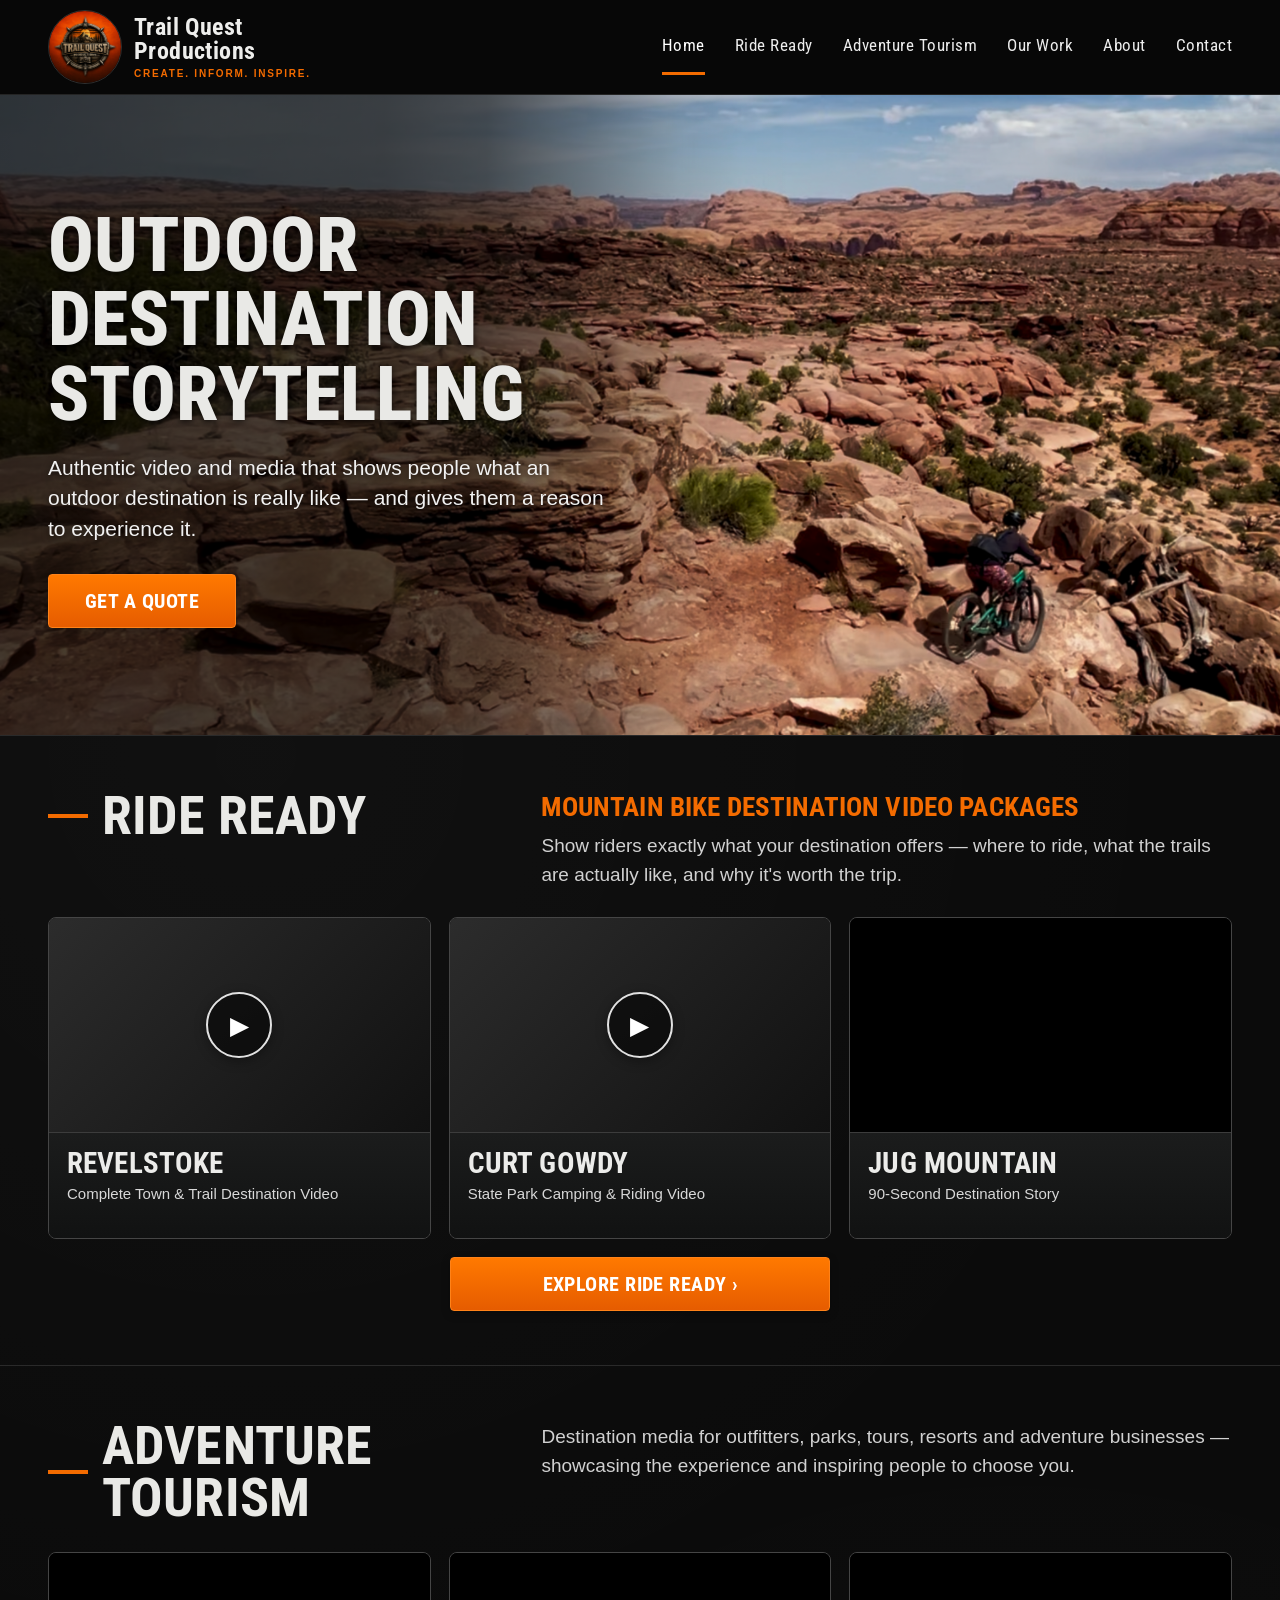
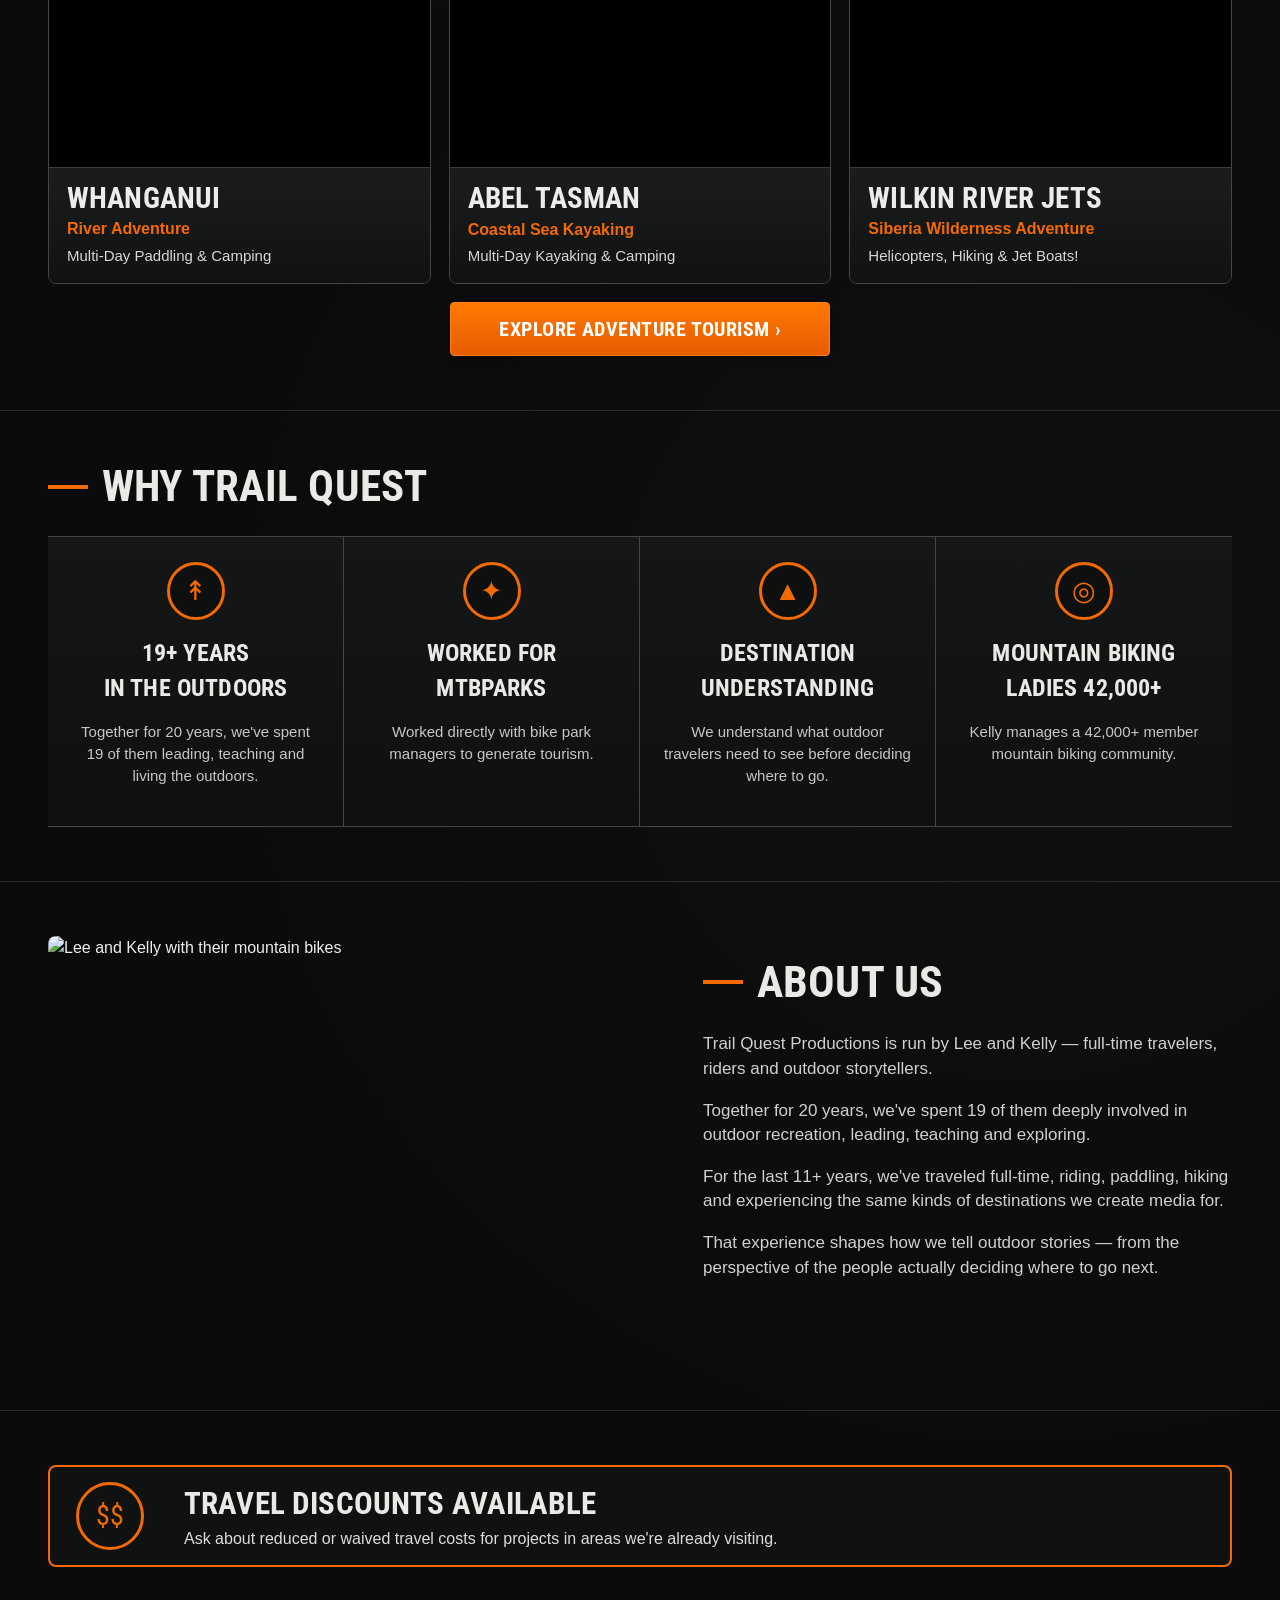
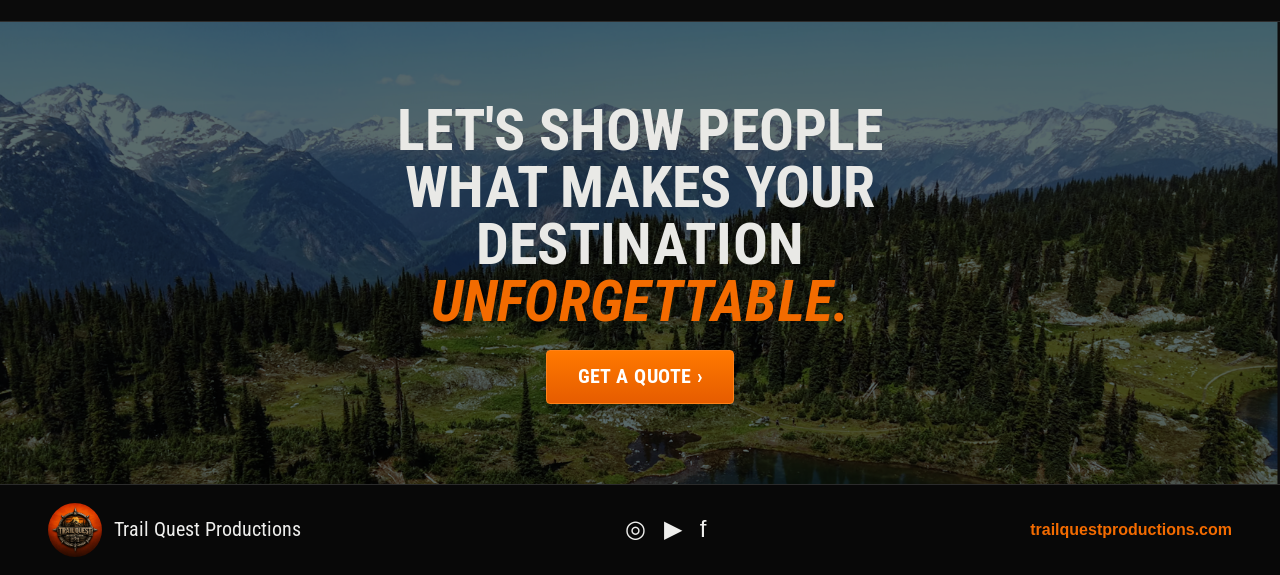
==== commit fd7aa2cb: "Add files via upload" ====
--- a/index.html
+++ b/index.html
@@ -8,7 +8,11 @@
 <div class="home-service-title"><div class="title-rule"></div><h2>Ride Ready</h2></div>
 <div class="home-service-copy"><h3>Mountain Bike Destination Video Packages</h3><p>Show riders exactly what your destination offers — where to ride, what the trails are actually like, and why it's worth the trip.</p></div>
 </div>
-<div class="video-grid"><a aria-label="Watch Revelstoke on YouTube" class="video-card" href="https://youtu.be/56d8jW0Q4Ak" rel="noopener noreferrer" style="--thumb-max:url('assets/revelstoke-video-card.png');--thumb-fallback:url('assets/revelstoke-video-card.png')" target="_blank"><span aria-hidden="true" class="video-thumb"></span><span class="video-caption"><h3>Revelstoke</h3><p>Complete Town &amp; Trail Destination Video</p></span></a><a aria-label="Watch Curt Gowdy on YouTube" class="video-card" href="https://youtu.be/e8hj9u03PtE" rel="noopener noreferrer" style="--thumb-max:url('assets/curt-gowdy-video-card.png');--thumb-fallback:url('assets/curt-gowdy-video-card.png')" target="_blank"><span aria-hidden="true" class="video-thumb"></span><span class="video-caption"><h3>Curt Gowdy</h3><p>State Park Camping &amp; Riding Video</p></span></a></div>
+<div class="video-grid three">
+<a aria-label="Play Revelstoke destination video" class="video-card" data-video-id="56d8jW0Q4Ak" href="https://youtu.be/56d8jW0Q4Ak" style="--thumb-max:url('assets/revelstoke-video-card.png');--thumb-fallback:url('assets/revelstoke-video-card.png')"><span aria-hidden="true" class="video-thumb"></span><span class="video-caption"><h3>Revelstoke</h3><p>Complete Town &amp; Trail Destination Video</p></span></a>
+<a aria-label="Play Curt Gowdy destination video" class="video-card" data-video-id="bCrc6zEhfcc" href="https://youtu.be/bCrc6zEhfcc" style="--thumb-max:url('assets/curt-gowdy-video-card.png');--thumb-fallback:url('assets/curt-gowdy-video-card.png')"><span aria-hidden="true" class="video-thumb"></span><span class="video-caption"><h3>Curt Gowdy</h3><p>State Park Camping &amp; Riding Video</p></span></a>
+<div class="video-card direct-video-card"><div class="video-direct-frame"><iframe src="https://www.youtube-nocookie.com/embed/uOpo9urbSxQ?rel=0&amp;playsinline=1" title="Jug Mountain destination story" loading="lazy" allow="accelerometer; autoplay; clipboard-write; encrypted-media; gyroscope; picture-in-picture; web-share" referrerpolicy="strict-origin-when-cross-origin" allowfullscreen></iframe></div><span class="video-caption"><h3>Jug Mountain</h3><p>90-Second Destination Story</p></span></div>
+</div>
 <div class="wide-action"><a class="btn" href="ride-ready.html">Explore Ride Ready ›</a></div>
 </div></section>
 <section class="section"><div class="container">
@@ -16,7 +20,11 @@
 <div class="home-service-title"><div class="title-rule"></div><h2>Adventure Tourism</h2></div>
 <div class="home-service-copy"><p>Destination media for outfitters, parks, tours, resorts and adventure businesses — showcasing the experience and inspiring people to choose you.</p></div>
 </div>
-<div class="video-grid three"><a aria-label="Watch Whanganui on YouTube" class="video-card" href="https://youtu.be/NLXoGE_7hZc" rel="noopener noreferrer" style="--thumb-max:url('https://i.ytimg.com/vi/NLXoGE_7hZc/maxresdefault.jpg');--thumb-fallback:url('https://i.ytimg.com/vi/NLXoGE_7hZc/hqdefault.jpg')" target="_blank"><span aria-hidden="true" class="video-thumb"></span><span class="video-caption"><h3>Whanganui</h3><span class="orange-line">River Adventure</span><p>Multi-Day Paddling &amp; Camping</p></span></a><a aria-label="Watch Abel Tasman on YouTube" class="video-card" href="https://youtu.be/utnv66zdem0" rel="noopener noreferrer" style="--thumb-max:url('https://i.ytimg.com/vi/utnv66zdem0/maxresdefault.jpg');--thumb-fallback:url('https://i.ytimg.com/vi/utnv66zdem0/hqdefault.jpg')" target="_blank"><span aria-hidden="true" class="video-thumb"></span><span class="video-caption"><h3>Abel Tasman</h3><span class="orange-line">Coastal Sea Kayaking</span><p>Multi-Day Kayaking &amp; Camping</p></span></a><a aria-label="Watch Wilkin River Jets on YouTube" class="video-card" href="https://youtu.be/ojB9FS90n0M" rel="noopener noreferrer" style="--thumb-max:url('https://i.ytimg.com/vi/ojB9FS90n0M/maxresdefault.jpg');--thumb-fallback:url('https://i.ytimg.com/vi/ojB9FS90n0M/hqdefault.jpg')" target="_blank"><span aria-hidden="true" class="video-thumb"></span><span class="video-caption"><h3>Wilkin River Jets</h3><span class="orange-line">Siberia Wilderness Adventure</span><p>Helicopters, Hiking &amp; Jet Boats!</p></span></a></div>
+<div class="video-grid three">
+<div class="video-card direct-video-card"><div class="video-direct-frame"><iframe src="https://www.youtube-nocookie.com/embed/NLXoGE_7hZc?rel=0&amp;playsinline=1" title="Whanganui River Adventure" loading="lazy" allow="accelerometer; autoplay; clipboard-write; encrypted-media; gyroscope; picture-in-picture; web-share" referrerpolicy="strict-origin-when-cross-origin" allowfullscreen></iframe></div><span class="video-caption"><h3>Whanganui</h3><span class="orange-line">River Adventure</span><p>Multi-Day Paddling &amp; Camping</p></span></div>
+<div class="video-card direct-video-card"><div class="video-direct-frame"><iframe src="https://www.youtube-nocookie.com/embed/utnv66zdem0?rel=0&amp;playsinline=1" title="Abel Tasman Coastal Sea Kayaking" loading="lazy" allow="accelerometer; autoplay; clipboard-write; encrypted-media; gyroscope; picture-in-picture; web-share" referrerpolicy="strict-origin-when-cross-origin" allowfullscreen></iframe></div><span class="video-caption"><h3>Abel Tasman</h3><span class="orange-line">Coastal Sea Kayaking</span><p>Multi-Day Kayaking &amp; Camping</p></span></div>
+<div class="video-card direct-video-card"><div class="video-direct-frame"><iframe src="https://www.youtube-nocookie.com/embed/ojB9FS90n0M?rel=0&amp;playsinline=1" title="Wilkin River Jets Siberia Wilderness Adventure" loading="lazy" allow="accelerometer; autoplay; clipboard-write; encrypted-media; gyroscope; picture-in-picture; web-share" referrerpolicy="strict-origin-when-cross-origin" allowfullscreen></iframe></div><span class="video-caption"><h3>Wilkin River Jets</h3><span class="orange-line">Siberia Wilderness Adventure</span><p>Helicopters, Hiking &amp; Jet Boats!</p></span></div>
+</div>
 <div class="wide-action"><a class="btn" href="adventure-tourism.html">Explore Adventure Tourism ›</a></div>
 </div></section>
 <section class="section"><div class="container"><div class="section-title"><h2>Why Trail Quest</h2></div><div class="why-grid"><div class="why-item"><div class="icon-badge">↟</div><h3>19+ Years<br/>in the Outdoors</h3><p>Together for 20 years, we've spent 19 of them leading, teaching and living the outdoors.</p></div><div class="why-item"><div class="icon-badge">✦</div><h3>Worked for<br/>MTBParks</h3><p>Worked directly with bike park managers to generate tourism.</p></div><div class="why-item"><div class="icon-badge">▲</div><h3>Destination<br/>Understanding</h3><p>We understand what outdoor travelers need to see before deciding where to go.</p></div><div class="why-item"><div class="icon-badge">◎</div><h3>Mountain Biking<br/>Ladies 42,000+</h3><p>Kelly manages a 42,000+ member mountain biking community.</p></div></div></div></section>
--- a/styles.css
+++ b/styles.css
@@ -275,22 +275,7 @@
   }
 }
 
-/* Final review updates: stronger Ride Ready payoff, clean YouTube cards, and contact form. */
-.pitch-copy .pitch-divider{
-  width:92px;
-  height:4px;
-  background:var(--orange);
-  margin:22px 0 26px;
-}
-.pitch-copy p{
-  font-size:clamp(19px,1.35vw,23px);
-  line-height:1.5;
-  font-weight:400;
-  color:#d8d8d8;
-  margin:0;
-}
-.pitch-copy p + p{margin-top:22px}
-
+/* Final review updates: clean YouTube cards and contact form. */
 /* Keep YouTube-provided thumbnail text untouched; all site captions live below the 16:9 thumbnail. */
 .video-card{
   aspect-ratio:auto;
@@ -389,8 +374,6 @@
   .contact-intro p{max-width:none}
 }
 @media(max-width:720px){
-  .pitch-copy p{font-size:18px}
-  .pitch-copy p + p{margin-top:18px}
   .video-caption{min-height:0}
   .video-card h3{font-size:27px}
   .contact-section{padding:42px 0 54px}
@@ -404,7 +387,19 @@
 
 /* Final production fixes: brighter Home hero and in-site AJAX contact submission. */
 .home-hero:before{
-  background:linear-gradient(90deg,rgba(0,0,0,.66) 0%,rgba(0,0,0,.48) 34%,rgba(0,0,0,.10) 66%,rgba(0,0,0,0) 100%);
+  /* Keep the copy readable without dimming the destination image.
+     The left text column stays intentionally dark, then the overlay
+     falls away quickly before the rider/right half of the image. */
+  background:linear-gradient(90deg,
+    rgba(0,0,0,.72) 0%,
+    rgba(0,0,0,.68) 30%,
+    rgba(0,0,0,.60) 38%,
+    rgba(0,0,0,.36) 46%,
+    rgba(0,0,0,.12) 53%,
+    rgba(0,0,0,.02) 58%,
+    rgba(0,0,0,0) 62%,
+    rgba(0,0,0,0) 100%
+  );
 }
 .home-hero .hero-copy h1,
 .home-hero .hero-copy p{
@@ -413,43 +408,128 @@
 .contact-submit[disabled]{opacity:.68;cursor:wait}
 .form-status{grid-column:1/-1;margin:0;min-height:22px;font-size:14px;color:#d4d4d4}
 .form-status.error{color:#ff9b61;font-weight:700}
-@media(max-width:720px){
+/* Responsive Home hero composition. Desktop keeps the copy side dark and the rider side clear.
+   Tablets/phones deliberately bias the crop toward Kelly instead of simply centering the 2:1 image. */
+@media(max-width:980px){
+  .home-hero{
+    background-position:68% center;
+  }
   .home-hero:before{
-    background:linear-gradient(90deg,rgba(0,0,0,.72) 0%,rgba(0,0,0,.44) 56%,rgba(0,0,0,.18) 100%);
-  }
-}
-
-/* FINAL Ride Ready pitch hierarchy — responsive headline, full orange divider, equal emphasis body copy. */
+    background:linear-gradient(90deg,
+      rgba(0,0,0,.78) 0%,
+      rgba(0,0,0,.74) 34%,
+      rgba(0,0,0,.62) 48%,
+      rgba(0,0,0,.38) 62%,
+      rgba(0,0,0,.16) 76%,
+      rgba(0,0,0,.04) 88%,
+      rgba(0,0,0,0) 100%
+    );
+  }
+}
+@media(max-width:720px){
+  .home-hero{
+    /* A tall phone viewport can show only part of the 2:1 source. This crop keeps Kelly
+       and the Moab setting visible while leaving usable dark image behind the copy. */
+    background-position:72% center;
+  }
+  .home-hero:before{
+    background:linear-gradient(90deg,
+      rgba(0,0,0,.82) 0%,
+      rgba(0,0,0,.78) 38%,
+      rgba(0,0,0,.64) 56%,
+      rgba(0,0,0,.38) 72%,
+      rgba(0,0,0,.16) 86%,
+      rgba(0,0,0,.03) 96%,
+      rgba(0,0,0,0) 100%
+    );
+  }
+}
+
+/* FINAL Ride Ready pitch hierarchy — one source of truth. */
 .pitch-copy h2{
   font-size:clamp(40px,3.3vw,54px);
   line-height:1.02;
   text-wrap:balance;
 }
 .pitch-copy .pitch-divider{
-  width:100%;
-  max-width:760px;
+  width:88%;
+  max-width:none;
   height:4px;
   background:var(--orange);
-  margin:24px 0 30px;
+  margin:30px 0 46px;
 }
 .pitch-copy p{
   margin:0;
   color:#dedede;
-  font-size:clamp(22px,1.55vw,27px);
-  line-height:1.45;
+  font-size:clamp(24px,1.7vw,29px);
+  line-height:1.46;
   font-weight:500;
 }
 .pitch-copy p + p{
-  margin-top:30px;
+  margin-top:36px;
 }
 @media(max-width:980px){
   .pitch-copy h2{font-size:clamp(38px,5vw,48px)}
-  .pitch-copy .pitch-divider{max-width:100%;margin:22px 0 26px}
-  .pitch-copy p{font-size:clamp(21px,2.5vw,24px)}
+  .pitch-copy .pitch-divider{width:90%;margin:26px 0 38px}
+  .pitch-copy p{font-size:clamp(22px,2.8vw,26px)}
 }
 @media(max-width:720px){
   .pitch-copy h2{font-size:clamp(34px,9vw,42px);text-wrap:balance}
-  .pitch-copy .pitch-divider{width:100%;height:3px;margin:20px 0 24px}
-  .pitch-copy p{font-size:clamp(19px,5.2vw,22px);line-height:1.48;font-weight:500}
-  .pitch-copy p + p{margin-top:24px}
-}
+  .pitch-copy .pitch-divider{width:92%;height:3px;margin:22px 0 32px}
+  .pitch-copy p{font-size:clamp(20px,5.4vw,23px);line-height:1.48;font-weight:500}
+  .pitch-copy p + p{margin-top:28px}
+}
+
+/* August portfolio update: embedded video players and Ride Ready social examples. */
+.video-embed,
+.video-direct-frame iframe{
+  position:absolute;
+  inset:0;
+  width:100%;
+  height:100%;
+  border:0;
+  display:block;
+}
+.video-thumb.is-playing:before{content:none}
+.video-direct-frame{
+  position:relative;
+  width:100%;
+  aspect-ratio:16/9;
+  background:#000;
+  overflow:hidden;
+}
+.direct-video-card{
+  cursor:default;
+  transform:none!important;
+}
+.direct-video-card:hover,
+.direct-video-card:focus-within{
+  border-color:#454545;
+  transform:none;
+  box-shadow:0 12px 30px rgba(0,0,0,.28);
+}
+.direct-video-card .video-caption{min-height:106px}
+.social-work-section{padding-top:42px}
+.social-video-grid{
+  display:grid;
+  grid-template-columns:minmax(0,1.55fr) minmax(280px,.65fr);
+  gap:28px;
+  align-items:start;
+  max-width:1260px;
+  margin:0 auto;
+}
+.social-video-card .video-caption{min-height:0;text-align:center}
+.social-video-card .video-caption h3{margin:0}
+.social-vertical{max-width:390px;justify-self:center;width:100%}
+.vertical-frame{aspect-ratio:9/16}
+@media(max-width:980px){
+  .social-video-grid{grid-template-columns:minmax(0,1.25fr) minmax(250px,.75fr);gap:22px}
+  .social-vertical{max-width:340px}
+}
+@media(max-width:720px){
+  .social-work-section{padding-top:24px}
+  .social-video-grid{grid-template-columns:1fr;gap:28px}
+  .social-horizontal{width:100%}
+  .social-vertical{max-width:340px;width:88%}
+  .direct-video-card .video-caption{min-height:0}
+}
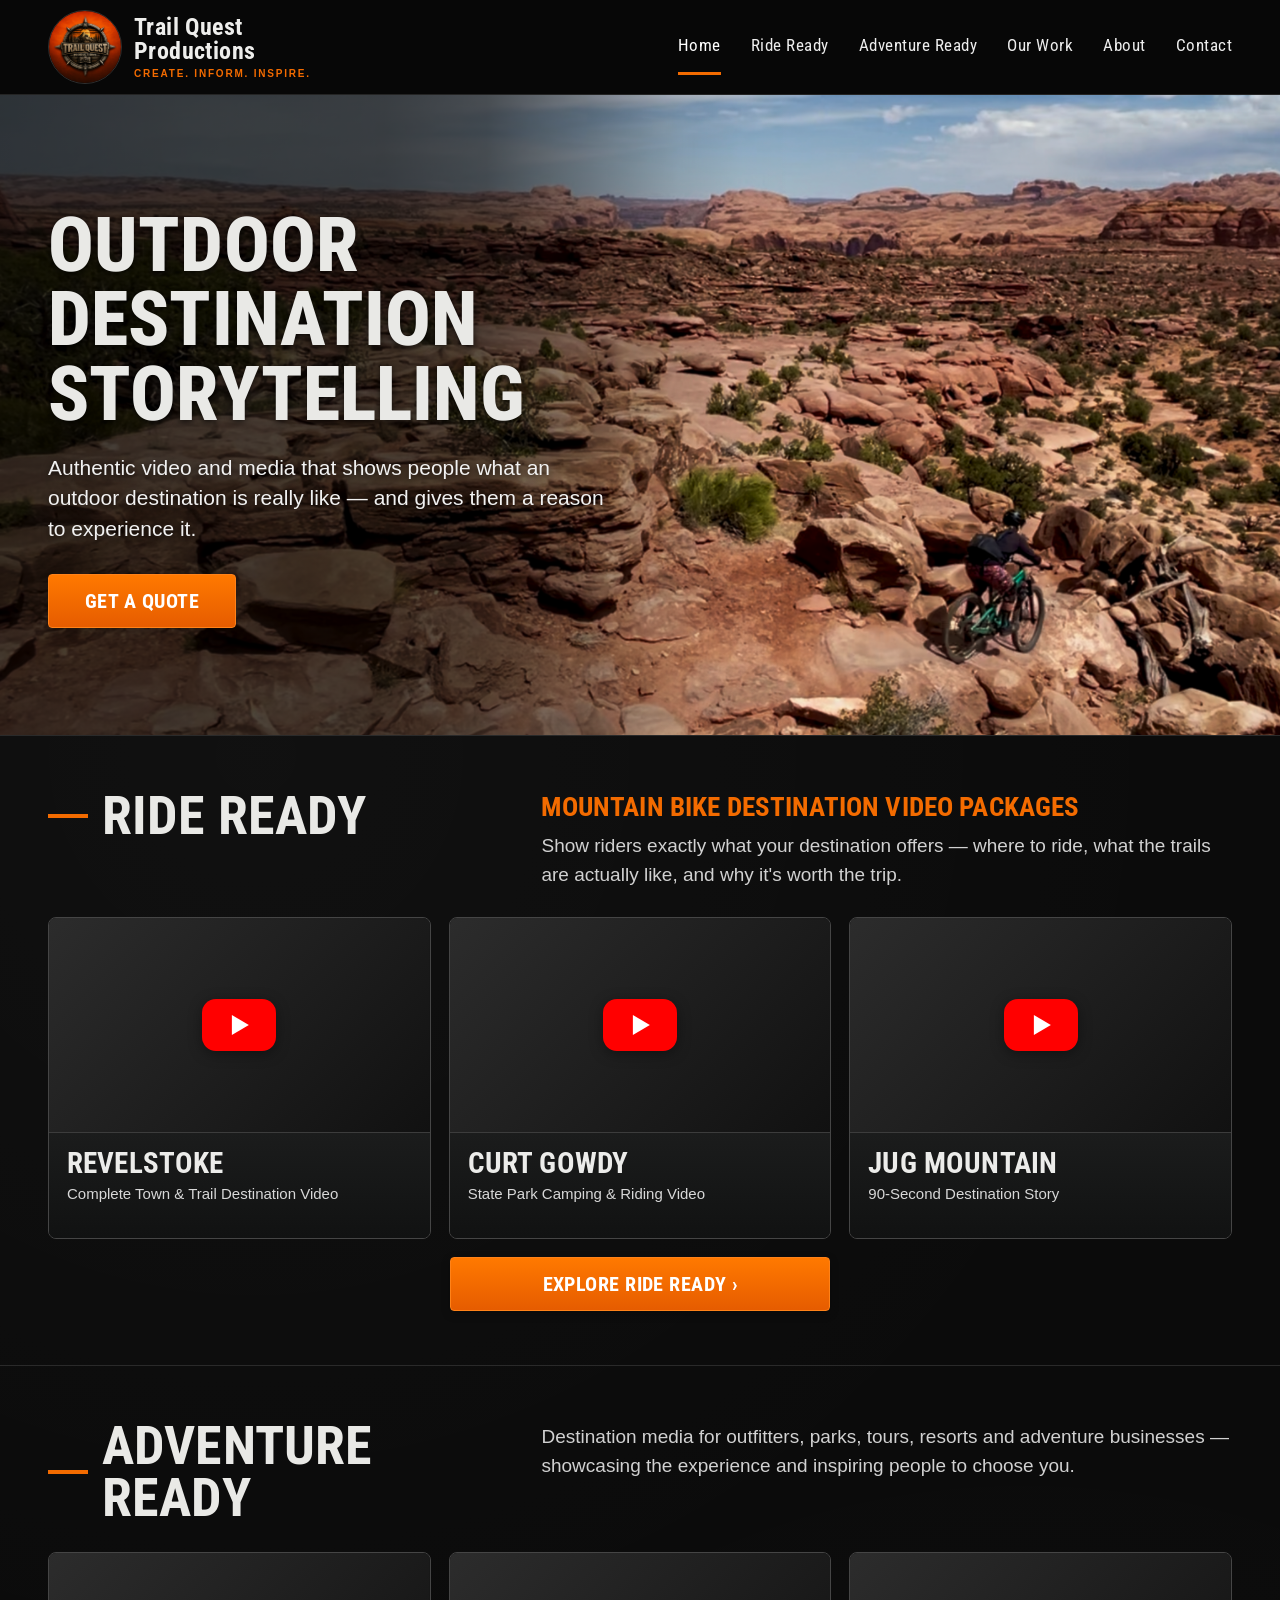
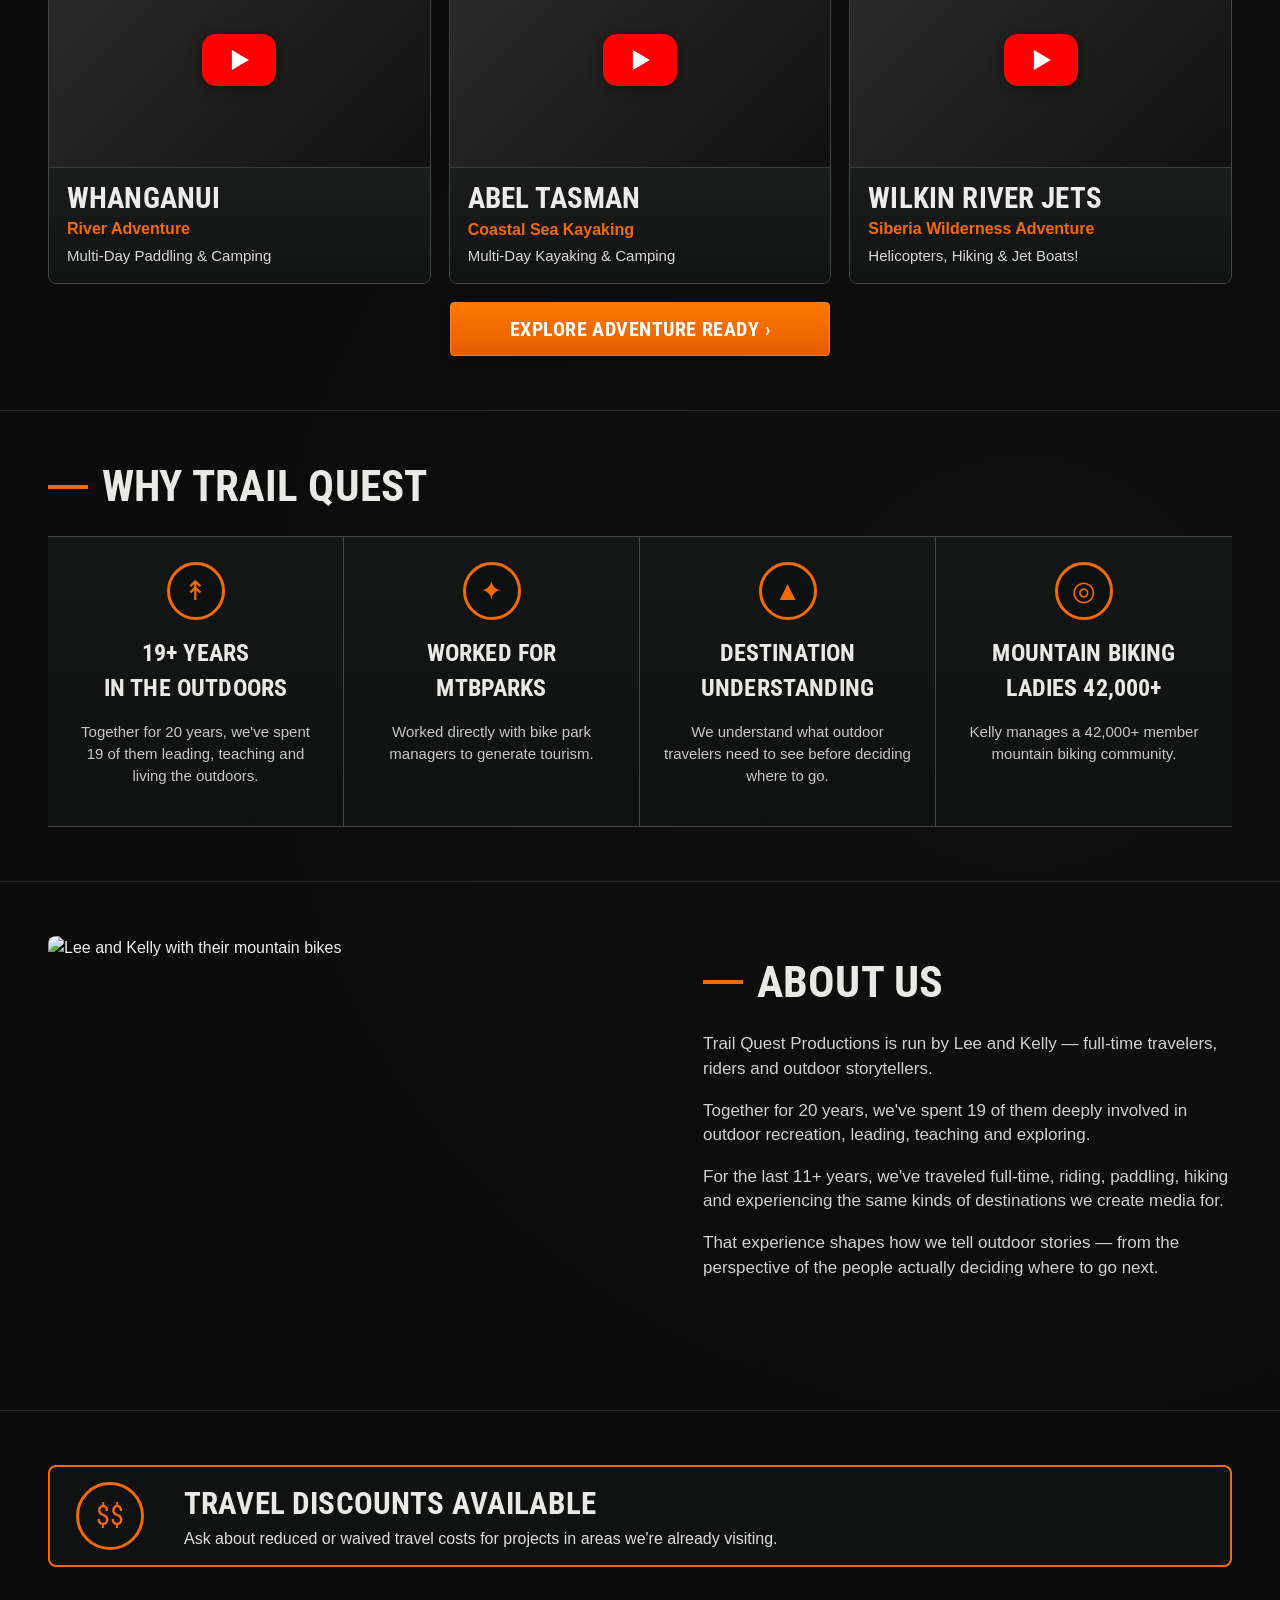
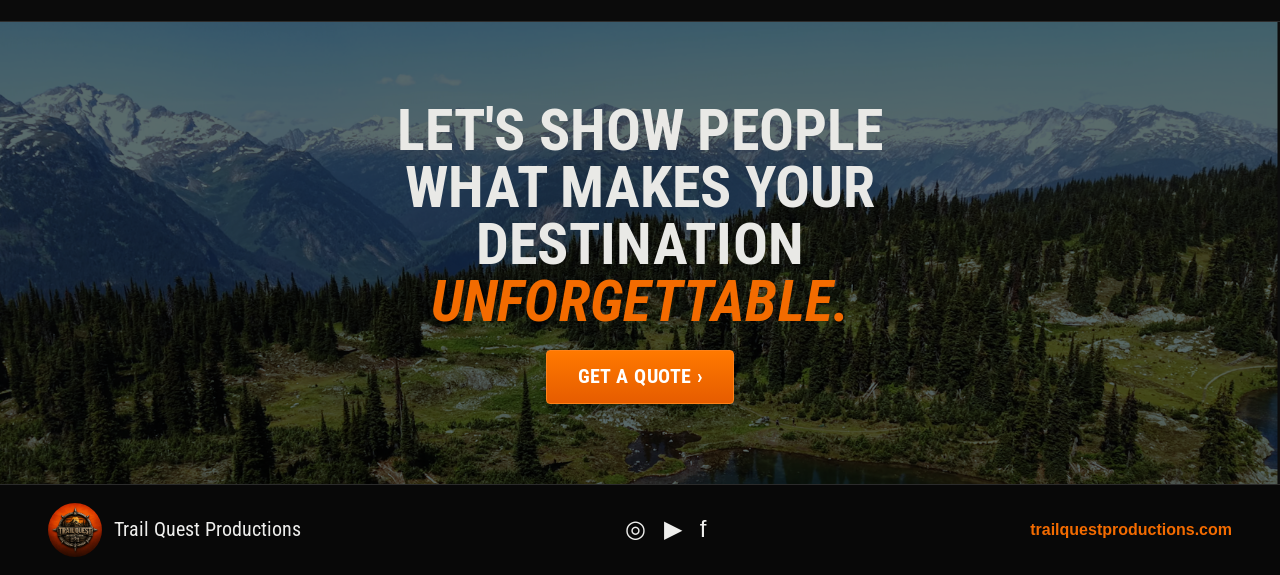
==== commit 9dae8c43: "Add files via upload" ====
--- a/index.html
+++ b/index.html
@@ -1,6 +1,7 @@
 <!DOCTYPE html>
-<html lang="en"><head><meta charset="utf-8"/><meta content="width=device-width,initial-scale=1" name="viewport"/><title>Trail Quest Productions | Outdoor Destination Storytelling</title><link rel="canonical" href="https://trailquestproductions.com/"><link href="styles.css" rel="stylesheet"/></head><body>
-<header class="site-header"><div class="header-inner"><a class="brand" href="index.html"><img alt="Trail Quest Productions logo" src="assets/logo.png"/><span class="brand-copy"><strong>Trail Quest<br/>Productions</strong><span>CREATE. INFORM. INSPIRE.</span></span></a><button aria-expanded="false" aria-label="Open navigation" class="nav-toggle" type="button">☰</button><nav class="nav"><a class="active" href="index.html">Home</a><a href="ride-ready.html">Ride Ready</a><a href="adventure-tourism.html">Adventure Tourism</a><a href="#featured-work">Our Work</a><a href="#about">About</a><a href="contact.html">Contact</a></nav></div></header>
+
+<html lang="en"><head><meta charset="utf-8"/><meta content="width=device-width,initial-scale=1" name="viewport"/><title>Trail Quest Productions | Outdoor Destination Storytelling</title><link href="https://trailquestproductions.com/" rel="canonical"/><link href="styles.css" rel="stylesheet"/></head><body>
+<header class="site-header"><div class="header-inner"><a class="brand" href="index.html"><img alt="Trail Quest Productions logo" src="assets/logo.png"/><span class="brand-copy"><strong>Trail Quest<br/>Productions</strong><span>CREATE. INFORM. INSPIRE.</span></span></a><button aria-expanded="false" aria-label="Open navigation" class="nav-toggle" type="button">☰</button><nav class="nav"><a class="active" href="index.html">Home</a><a href="ride-ready.html">Ride Ready</a><a href="adventure-tourism.html">Adventure Ready</a><a href="#featured-work">Our Work</a><a href="#about">About</a><a href="contact.html">Contact</a></nav></div></header>
 <main>
 <section class="hero home-hero" style="background-image:url('assets/home-hero.png')"><div class="container"><div class="hero-copy"><h1>Outdoor<br/>Destination<br/>Storytelling</h1><p>Authentic video and media that shows people what an outdoor destination is really like — and gives them a reason to experience it.</p><div class="btn-row"><a class="btn" href="contact.html?project=general">Get a Quote</a></div></div></div></section>
 <section class="section" id="featured-work"><div class="container">
@@ -11,21 +12,21 @@
 <div class="video-grid three">
 <a aria-label="Play Revelstoke destination video" class="video-card" data-video-id="56d8jW0Q4Ak" href="https://youtu.be/56d8jW0Q4Ak" style="--thumb-max:url('assets/revelstoke-video-card.png');--thumb-fallback:url('assets/revelstoke-video-card.png')"><span aria-hidden="true" class="video-thumb"></span><span class="video-caption"><h3>Revelstoke</h3><p>Complete Town &amp; Trail Destination Video</p></span></a>
 <a aria-label="Play Curt Gowdy destination video" class="video-card" data-video-id="bCrc6zEhfcc" href="https://youtu.be/bCrc6zEhfcc" style="--thumb-max:url('assets/curt-gowdy-video-card.png');--thumb-fallback:url('assets/curt-gowdy-video-card.png')"><span aria-hidden="true" class="video-thumb"></span><span class="video-caption"><h3>Curt Gowdy</h3><p>State Park Camping &amp; Riding Video</p></span></a>
-<div class="video-card direct-video-card"><div class="video-direct-frame"><iframe src="https://www.youtube-nocookie.com/embed/uOpo9urbSxQ?rel=0&amp;playsinline=1" title="Jug Mountain destination story" loading="lazy" allow="accelerometer; autoplay; clipboard-write; encrypted-media; gyroscope; picture-in-picture; web-share" referrerpolicy="strict-origin-when-cross-origin" allowfullscreen></iframe></div><span class="video-caption"><h3>Jug Mountain</h3><p>90-Second Destination Story</p></span></div>
+<a aria-label="Play Jug Mountain destination story" class="video-card" data-video-id="uOpo9urbSxQ" href="https://youtu.be/uOpo9urbSxQ" style="--thumb-max:url('https://i.ytimg.com/vi/uOpo9urbSxQ/maxresdefault.jpg');--thumb-fallback:url('https://i.ytimg.com/vi/uOpo9urbSxQ/hqdefault.jpg')"><span aria-hidden="true" class="video-thumb"></span><span class="video-caption"><h3>Jug Mountain</h3><p>90-Second Destination Story</p></span></a>
 </div>
 <div class="wide-action"><a class="btn" href="ride-ready.html">Explore Ride Ready ›</a></div>
 </div></section>
 <section class="section"><div class="container">
 <div class="home-service-head">
-<div class="home-service-title"><div class="title-rule"></div><h2>Adventure Tourism</h2></div>
+<div class="home-service-title"><div class="title-rule"></div><h2>Adventure Ready</h2></div>
 <div class="home-service-copy"><p>Destination media for outfitters, parks, tours, resorts and adventure businesses — showcasing the experience and inspiring people to choose you.</p></div>
 </div>
 <div class="video-grid three">
-<div class="video-card direct-video-card"><div class="video-direct-frame"><iframe src="https://www.youtube-nocookie.com/embed/NLXoGE_7hZc?rel=0&amp;playsinline=1" title="Whanganui River Adventure" loading="lazy" allow="accelerometer; autoplay; clipboard-write; encrypted-media; gyroscope; picture-in-picture; web-share" referrerpolicy="strict-origin-when-cross-origin" allowfullscreen></iframe></div><span class="video-caption"><h3>Whanganui</h3><span class="orange-line">River Adventure</span><p>Multi-Day Paddling &amp; Camping</p></span></div>
-<div class="video-card direct-video-card"><div class="video-direct-frame"><iframe src="https://www.youtube-nocookie.com/embed/utnv66zdem0?rel=0&amp;playsinline=1" title="Abel Tasman Coastal Sea Kayaking" loading="lazy" allow="accelerometer; autoplay; clipboard-write; encrypted-media; gyroscope; picture-in-picture; web-share" referrerpolicy="strict-origin-when-cross-origin" allowfullscreen></iframe></div><span class="video-caption"><h3>Abel Tasman</h3><span class="orange-line">Coastal Sea Kayaking</span><p>Multi-Day Kayaking &amp; Camping</p></span></div>
-<div class="video-card direct-video-card"><div class="video-direct-frame"><iframe src="https://www.youtube-nocookie.com/embed/ojB9FS90n0M?rel=0&amp;playsinline=1" title="Wilkin River Jets Siberia Wilderness Adventure" loading="lazy" allow="accelerometer; autoplay; clipboard-write; encrypted-media; gyroscope; picture-in-picture; web-share" referrerpolicy="strict-origin-when-cross-origin" allowfullscreen></iframe></div><span class="video-caption"><h3>Wilkin River Jets</h3><span class="orange-line">Siberia Wilderness Adventure</span><p>Helicopters, Hiking &amp; Jet Boats!</p></span></div>
+<a aria-label="Play Whanganui River Adventure" class="video-card" data-video-id="NLXoGE_7hZc" href="https://youtu.be/NLXoGE_7hZc" style="--thumb-max:url('https://i.ytimg.com/vi/NLXoGE_7hZc/maxresdefault.jpg');--thumb-fallback:url('https://i.ytimg.com/vi/NLXoGE_7hZc/hqdefault.jpg')"><span aria-hidden="true" class="video-thumb"></span><span class="video-caption"><h3>Whanganui</h3><span class="orange-line">River Adventure</span><p>Multi-Day Paddling &amp; Camping</p></span></a>
+<a aria-label="Play Abel Tasman Coastal Sea Kayaking" class="video-card" data-video-id="utnv66zdem0" href="https://youtu.be/utnv66zdem0" style="--thumb-max:url('https://i.ytimg.com/vi/utnv66zdem0/maxresdefault.jpg');--thumb-fallback:url('https://i.ytimg.com/vi/utnv66zdem0/hqdefault.jpg')"><span aria-hidden="true" class="video-thumb"></span><span class="video-caption"><h3>Abel Tasman</h3><span class="orange-line">Coastal Sea Kayaking</span><p>Multi-Day Kayaking &amp; Camping</p></span></a>
+<a aria-label="Play Wilkin River Jets Siberia Wilderness Adventure" class="video-card" data-video-id="ojB9FS90n0M" href="https://youtu.be/ojB9FS90n0M" style="--thumb-max:url('https://i.ytimg.com/vi/ojB9FS90n0M/maxresdefault.jpg');--thumb-fallback:url('https://i.ytimg.com/vi/ojB9FS90n0M/hqdefault.jpg')"><span aria-hidden="true" class="video-thumb"></span><span class="video-caption"><h3>Wilkin River Jets</h3><span class="orange-line">Siberia Wilderness Adventure</span><p>Helicopters, Hiking &amp; Jet Boats!</p></span></a>
 </div>
-<div class="wide-action"><a class="btn" href="adventure-tourism.html">Explore Adventure Tourism ›</a></div>
+<div class="wide-action"><a class="btn" href="adventure-tourism.html">Explore Adventure Ready ›</a></div>
 </div></section>
 <section class="section"><div class="container"><div class="section-title"><h2>Why Trail Quest</h2></div><div class="why-grid"><div class="why-item"><div class="icon-badge">↟</div><h3>19+ Years<br/>in the Outdoors</h3><p>Together for 20 years, we've spent 19 of them leading, teaching and living the outdoors.</p></div><div class="why-item"><div class="icon-badge">✦</div><h3>Worked for<br/>MTBParks</h3><p>Worked directly with bike park managers to generate tourism.</p></div><div class="why-item"><div class="icon-badge">▲</div><h3>Destination<br/>Understanding</h3><p>We understand what outdoor travelers need to see before deciding where to go.</p></div><div class="why-item"><div class="icon-badge">◎</div><h3>Mountain Biking<br/>Ladies 42,000+</h3><p>Kelly manages a 42,000+ member mountain biking community.</p></div></div></div></section>
 <section class="section" id="about"><div class="container"><div class="about-grid"><div class="about-image"><img alt="Lee and Kelly with their mountain bikes" src="assets/about-us.png"/></div><div class="about-copy"><div class="section-title"><h2>About Us</h2></div><p>Trail Quest Productions is run by Lee and Kelly — full-time travelers, riders and outdoor storytellers.</p><p>Together for 20 years, we've spent 19 of them deeply involved in outdoor recreation, leading, teaching and exploring.</p><p>For the last 11+ years, we've traveled full-time, riding, paddling, hiking and experiencing the same kinds of destinations we create media for.</p><p>That experience shapes how we tell outdoor stories — from the perspective of the people actually deciding where to go next.</p></div></div></div></section>
--- a/styles.css
+++ b/styles.css
@@ -533,3 +533,80 @@
   .social-vertical{max-width:340px;width:88%}
   .direct-video-card .video-caption{min-height:0}
 }
+
+
+/* FINAL portfolio player treatment — one uniform preview on every video card.
+   YouTube itself is not loaded until click, so the poster shows no channel title,
+   avatar, or "Watch on YouTube" overlay. */
+.video-card[data-video-id]{
+  cursor:pointer;
+  text-decoration:none;
+}
+.video-card[data-video-id] .video-thumb{
+  display:block;
+  position:relative;
+  width:100%;
+  aspect-ratio:16/9;
+  overflow:hidden;
+  background-image:
+    var(--thumb-max,none),
+    var(--thumb-fallback,none),
+    linear-gradient(135deg,#2c2c2c,#111);
+  background-size:cover,cover,cover;
+  background-position:center,center,center;
+  background-repeat:no-repeat;
+}
+.video-card[data-video-id] .video-thumb.vertical-video-thumb{
+  aspect-ratio:9/16;
+}
+/* Red rounded rectangle, matching the familiar YouTube play-button silhouette. */
+.video-card[data-video-id] .video-thumb:before{
+  content:"";
+  position:absolute;
+  left:50%;
+  top:50%;
+  transform:translate(-50%,-50%);
+  width:74px;
+  height:52px;
+  border:0;
+  border-radius:14px;
+  background:#ff0000;
+  box-shadow:0 3px 14px rgba(0,0,0,.38);
+  z-index:2;
+  transition:transform .15s ease,background .15s ease;
+}
+.video-card[data-video-id] .video-thumb:after{
+  content:"";
+  position:absolute;
+  left:50%;
+  top:50%;
+  transform:translate(-42%,-50%);
+  width:0;
+  height:0;
+  border-top:10px solid transparent;
+  border-bottom:10px solid transparent;
+  border-left:17px solid #fff;
+  z-index:3;
+  pointer-events:none;
+}
+.video-card[data-video-id]:hover .video-thumb:before,
+.video-card[data-video-id]:focus-visible .video-thumb:before{
+  background:#e60000;
+  transform:translate(-50%,-50%) scale(1.04);
+}
+.video-card[data-video-id] .video-thumb.is-playing:before,
+.video-card[data-video-id] .video-thumb.is-playing:after{
+  content:none;
+}
+.video-card[data-video-id] .video-embed{
+  position:absolute;
+  inset:0;
+  width:100%;
+  height:100%;
+  border:0;
+  display:block;
+}
+@media(max-width:720px){
+  .video-card[data-video-id] .video-thumb:before{width:68px;height:48px;border-radius:13px}
+  .video-card[data-video-id] .video-thumb:after{border-top-width:9px;border-bottom-width:9px;border-left-width:15px}
+}
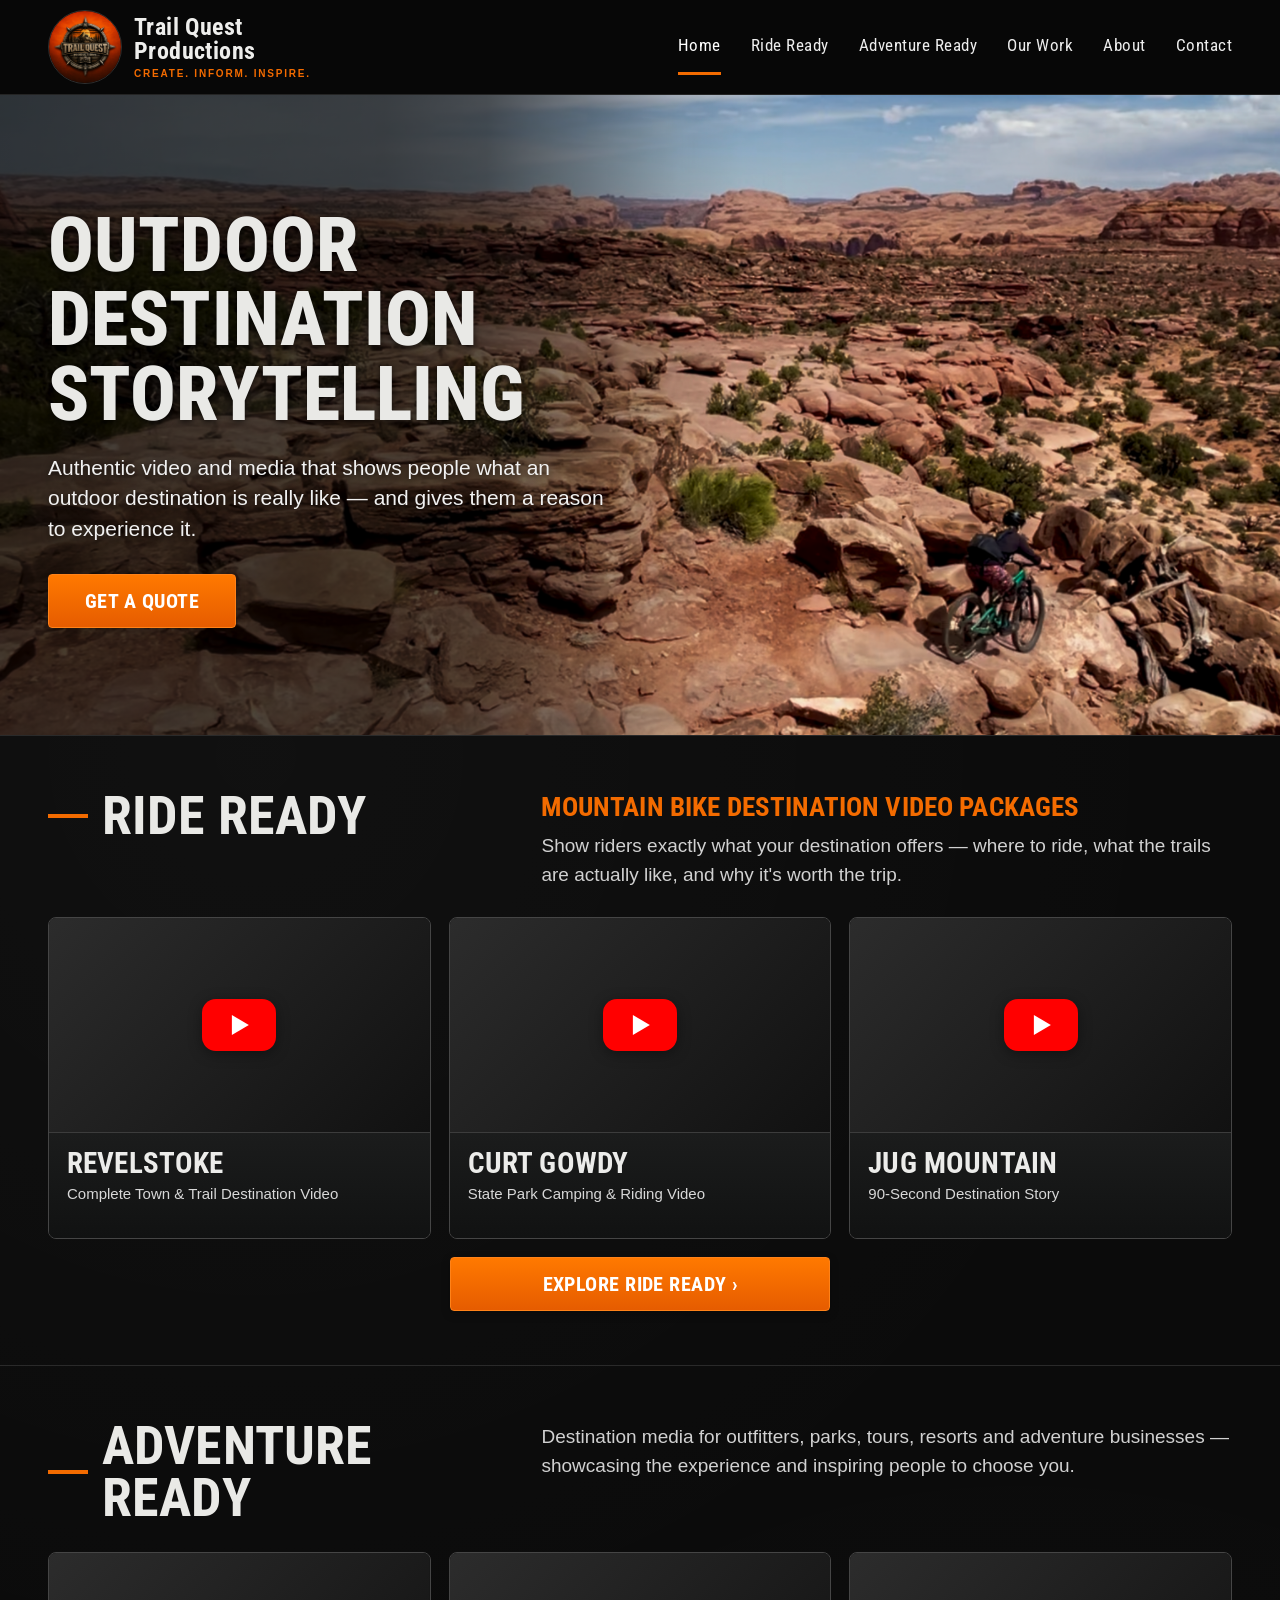
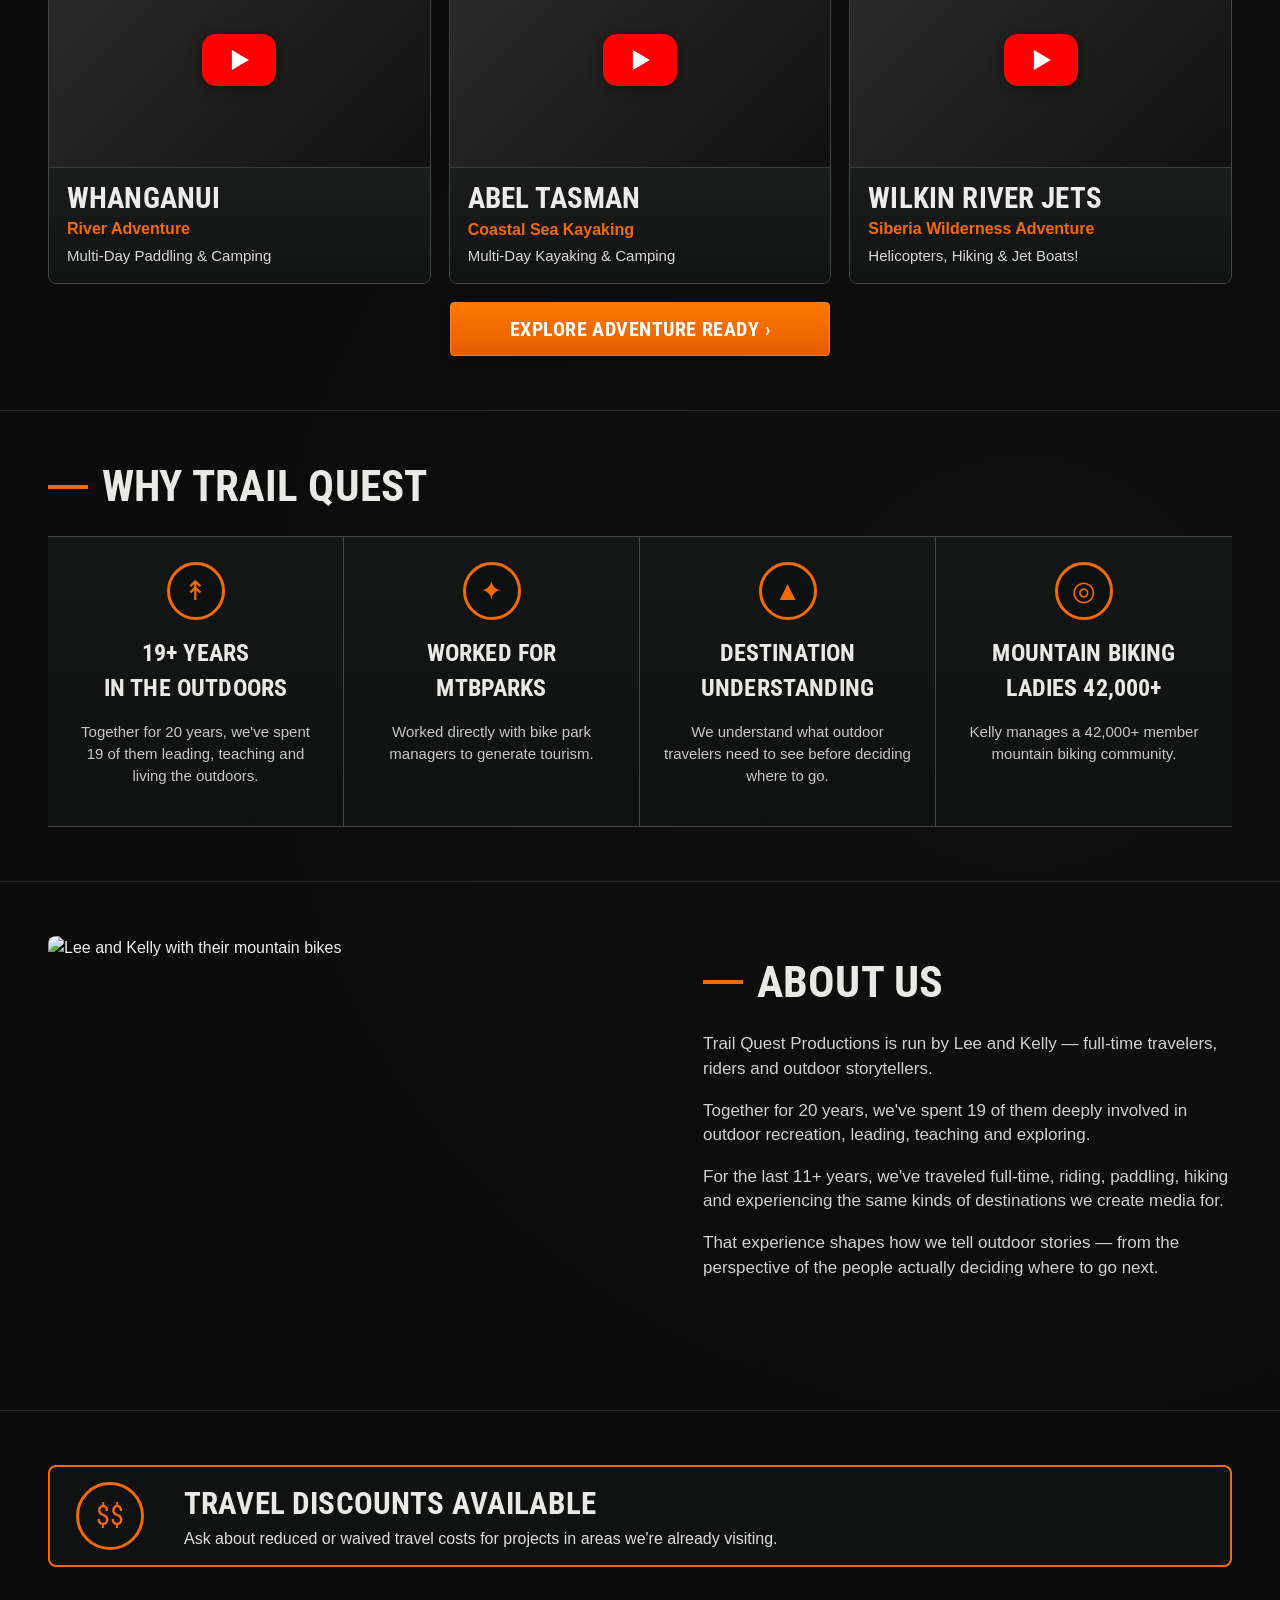
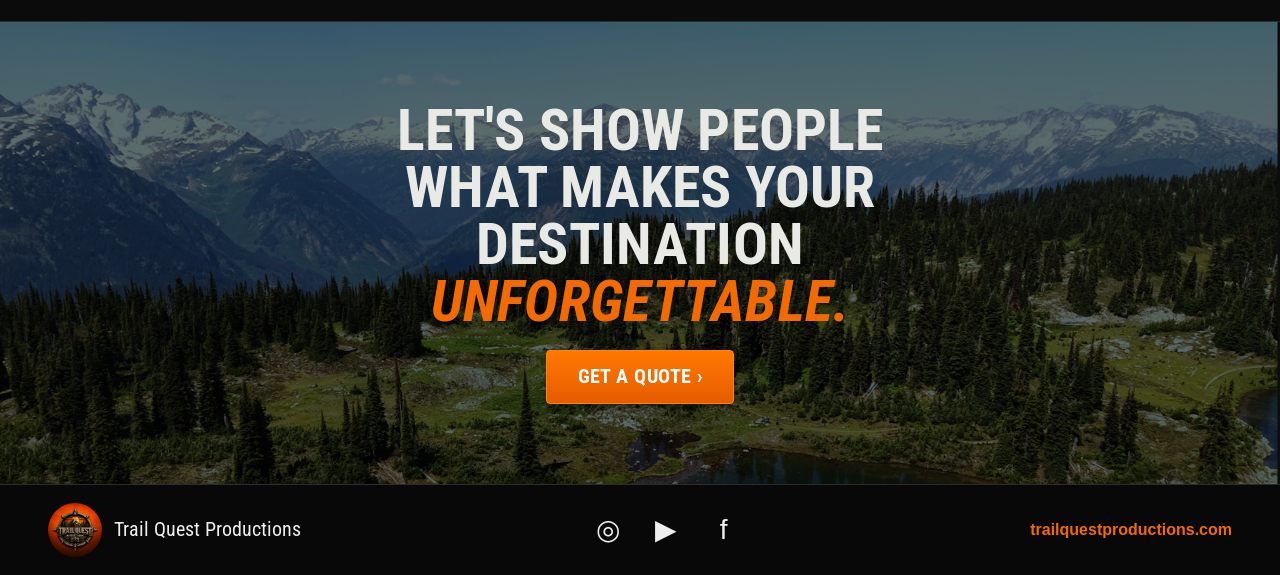
==== commit 8c73ad78: "Add files via upload" ====
--- a/index.html
+++ b/index.html
@@ -12,7 +12,7 @@
 <div class="video-grid three">
 <a aria-label="Play Revelstoke destination video" class="video-card" data-video-id="56d8jW0Q4Ak" href="https://youtu.be/56d8jW0Q4Ak" style="--thumb-max:url('assets/revelstoke-video-card.png');--thumb-fallback:url('assets/revelstoke-video-card.png')"><span aria-hidden="true" class="video-thumb"></span><span class="video-caption"><h3>Revelstoke</h3><p>Complete Town &amp; Trail Destination Video</p></span></a>
 <a aria-label="Play Curt Gowdy destination video" class="video-card" data-video-id="bCrc6zEhfcc" href="https://youtu.be/bCrc6zEhfcc" style="--thumb-max:url('assets/curt-gowdy-video-card.png');--thumb-fallback:url('assets/curt-gowdy-video-card.png')"><span aria-hidden="true" class="video-thumb"></span><span class="video-caption"><h3>Curt Gowdy</h3><p>State Park Camping &amp; Riding Video</p></span></a>
-<a aria-label="Play Jug Mountain destination story" class="video-card" data-video-id="uOpo9urbSxQ" href="https://youtu.be/uOpo9urbSxQ" style="--thumb-max:url('https://i.ytimg.com/vi/uOpo9urbSxQ/maxresdefault.jpg');--thumb-fallback:url('https://i.ytimg.com/vi/uOpo9urbSxQ/hqdefault.jpg')"><span aria-hidden="true" class="video-thumb"></span><span class="video-caption"><h3>Jug Mountain</h3><p>90-Second Destination Story</p></span></a>
+<a aria-label="Play Jug Mountain destination story" class="video-card" data-video-id="uOpo9urbSxQ" href="https://youtu.be/uOpo9urbSxQ" style="--thumb-max:url('https://i.ytimg.com/vi/uOpo9urbSxQ/hqdefault.jpg');--thumb-fallback:url('https://i.ytimg.com/vi/uOpo9urbSxQ/hqdefault.jpg')"><span aria-hidden="true" class="video-thumb"></span><span class="video-caption"><h3>Jug Mountain</h3><p>90-Second Destination Story</p></span></a>
 </div>
 <div class="wide-action"><a class="btn" href="ride-ready.html">Explore Ride Ready ›</a></div>
 </div></section>
@@ -32,4 +32,4 @@
 <section class="section" id="about"><div class="container"><div class="about-grid"><div class="about-image"><img alt="Lee and Kelly with their mountain bikes" src="assets/about-us.png"/></div><div class="about-copy"><div class="section-title"><h2>About Us</h2></div><p>Trail Quest Productions is run by Lee and Kelly — full-time travelers, riders and outdoor storytellers.</p><p>Together for 20 years, we've spent 19 of them deeply involved in outdoor recreation, leading, teaching and exploring.</p><p>For the last 11+ years, we've traveled full-time, riding, paddling, hiking and experiencing the same kinds of destinations we create media for.</p><p>That experience shapes how we tell outdoor stories — from the perspective of the people actually deciding where to go next.</p></div></div></div></section>
 <section class="section"><div class="container"><div class="travel"><div class="money">$$</div><div><h2>Travel Discounts Available</h2><p>Ask about reduced or waived travel costs for projects in areas we're already visiting.</p></div></div></div></section>
 <section class="cta center" style="background-image:url('assets/footer.png')"><div class="container"><div class="cta-copy"><h2>Let's show people<br/>what makes your destination<br/><span class="accent">unforgettable.</span></h2><a class="btn" href="contact.html?project=general">Get a Quote ›</a></div></div></section>
-</main><script src="site.js"></script><footer class="site-footer"><div class="footer-inner"><div class="footer-logo"><img alt="Trail Quest Productions logo" src="assets/logo.png"/><span>Trail Quest Productions</span></div><div class="socials"><span>◎</span><span>▶</span><span>f</span></div><div class="domain">trailquestproductions.com</div></div></footer></body></html>
+</main><script src="site.js"></script><footer class="site-footer"><div class="footer-inner"><div class="footer-logo"><img alt="Trail Quest Productions logo" src="assets/logo.png"/><span>Trail Quest Productions</span></div><div class="socials"><a aria-label="Instagram" href="https://www.instagram.com/trailquestproductions/" target="_blank" rel="noopener noreferrer">◎</a><a aria-label="YouTube" href="https://www.youtube.com/@TrailQuestProductions" target="_blank" rel="noopener noreferrer">▶</a><a aria-label="Facebook" href="https://www.facebook.com/TrailQuestProductions/" target="_blank" rel="noopener noreferrer">f</a></div><div class="domain">trailquestproductions.com</div></div></footer></body></html>
--- a/styles.css
+++ b/styles.css
@@ -509,28 +509,71 @@
   box-shadow:0 12px 30px rgba(0,0,0,.28);
 }
 .direct-video-card .video-caption{min-height:106px}
+
+/* Social examples deliberately stay no larger than one main 3-column portfolio card.
+   The row is bottom-aligned so the 16:9 and 9:16 cards finish on the same baseline. */
 .social-work-section{padding-top:42px}
 .social-video-grid{
-  display:grid;
-  grid-template-columns:minmax(0,1.55fr) minmax(280px,.65fr);
-  gap:28px;
-  align-items:start;
-  max-width:1260px;
+  --main-card-width:calc((100% - 36px)/3);
+  display:flex;
+  justify-content:center;
+  align-items:flex-end;
+  gap:18px;
+  width:100%;
   margin:0 auto;
 }
-.social-video-card .video-caption{min-height:0;text-align:center}
-.social-video-card .video-caption h3{margin:0}
-.social-vertical{max-width:390px;justify-self:center;width:100%}
+.social-video-card{
+  flex:none;
+}
+.social-horizontal{
+  width:var(--main-card-width);
+  max-width:560px;
+}
+.social-vertical{
+  width:calc(var(--main-card-width) * .34);
+  max-width:200px;
+}
+.social-video-card .video-caption{
+  min-height:76px;
+  padding:14px 16px 16px;
+  display:flex;
+  align-items:center;
+  justify-content:center;
+  text-align:center;
+}
+.social-video-card .video-caption h3{
+  margin:0;
+  font-size:clamp(22px,1.65vw,29px);
+  line-height:1.06;
+}
 .vertical-frame{aspect-ratio:9/16}
-@media(max-width:980px){
-  .social-video-grid{grid-template-columns:minmax(0,1.25fr) minmax(250px,.75fr);gap:22px}
-  .social-vertical{max-width:340px}
+
+@media(max-width:980px) and (min-width:721px){
+  .social-video-grid{
+    --main-card-width:calc((100% - 18px)/2);
+  }
+  .social-horizontal{max-width:520px}
+  .social-vertical{max-width:190px}
 }
 @media(max-width:720px){
   .social-work-section{padding-top:24px}
-  .social-video-grid{grid-template-columns:1fr;gap:28px}
-  .social-horizontal{width:100%}
-  .social-vertical{max-width:340px;width:88%}
+  .social-video-grid{
+    display:flex;
+    flex-direction:column;
+    align-items:center;
+    gap:24px;
+  }
+  .social-horizontal{
+    width:100%;
+    max-width:none;
+  }
+  .social-vertical{
+    width:min(58%,240px);
+    max-width:240px;
+  }
+  .social-video-card .video-caption{
+    min-height:68px;
+  }
   .direct-video-card .video-caption{min-height:0}
 }
 
@@ -610,3 +653,113 @@
   .video-card[data-video-id] .video-thumb:before{width:68px;height:48px;border-radius:13px}
   .video-card[data-video-id] .video-thumb:after{border-top-width:9px;border-bottom-width:9px;border-left-width:15px}
 }
+
+
+/* August 14 final social-card correction.
+   Both social examples use the SAME outer module size. The 9:16 reel is centered
+   inside a 16:9 media stage, so neither card sticks above or below the other. */
+.social-video-grid{
+  display:grid;
+  grid-template-columns:repeat(2,minmax(0,560px));
+  justify-content:center;
+  align-items:stretch;
+  gap:24px;
+  width:100%;
+  max-width:1144px;
+  margin:0 auto;
+}
+.social-video-card,
+.social-horizontal,
+.social-vertical{
+  width:100%;
+  max-width:560px;
+  display:grid;
+  grid-template-rows:auto 1fr;
+  align-self:stretch;
+}
+.social-video-card .video-thumb,
+.social-video-card .video-thumb.vertical-video-thumb{
+  width:100%;
+  aspect-ratio:16/9;
+  background-color:#050505;
+}
+.social-video-card.social-horizontal .video-thumb{
+  background-size:cover,cover,cover;
+  background-position:center,center,center;
+}
+.social-video-card.social-vertical .video-thumb.vertical-video-thumb{
+  /* Keep the vertical reel vertical, centered inside the same 16:9 rectangle. */
+  background-size:auto 100%,auto 100%,cover;
+  background-position:center,center,center;
+  background-repeat:no-repeat;
+}
+.social-video-card .video-caption{
+  min-height:86px;
+  padding:14px 16px 16px;
+  display:flex;
+  align-items:center;
+  justify-content:center;
+  text-align:center;
+}
+.social-video-card .video-caption h3{
+  margin:0;
+  font-size:clamp(22px,1.55vw,29px);
+  line-height:1.08;
+}
+/* When the vertical Short starts playing, keep the iframe inside the same 16:9 stage.
+   YouTube letterboxes the 9:16 video within that stage instead of changing card height. */
+.social-video-card.social-vertical .video-thumb.is-playing{
+  background:#000;
+}
+
+/* Footer social icons are real links, not decorative characters. */
+.site-footer .socials{
+  display:flex;
+  align-items:center;
+  justify-content:center;
+  gap:24px;
+}
+.site-footer .socials a{
+  display:inline-flex;
+  align-items:center;
+  justify-content:center;
+  min-width:34px;
+  min-height:34px;
+  color:#eee;
+  text-decoration:none;
+  font-size:28px;
+  line-height:1;
+  cursor:pointer;
+  transition:color .15s ease,transform .15s ease;
+}
+.site-footer .socials a:hover,
+.site-footer .socials a:focus-visible{
+  color:var(--orange);
+  transform:translateY(-1px);
+  outline:none;
+}
+
+@media(max-width:980px){
+  .social-video-grid{
+    grid-template-columns:repeat(2,minmax(0,1fr));
+    max-width:none;
+    gap:18px;
+  }
+  .social-video-card,
+  .social-horizontal,
+  .social-vertical{
+    max-width:none;
+  }
+}
+@media(max-width:720px){
+  .social-video-grid{
+    grid-template-columns:1fr;
+    gap:24px;
+  }
+  .social-video-card{
+    width:100%;
+  }
+  .social-video-card .video-caption{
+    min-height:72px;
+  }
+}
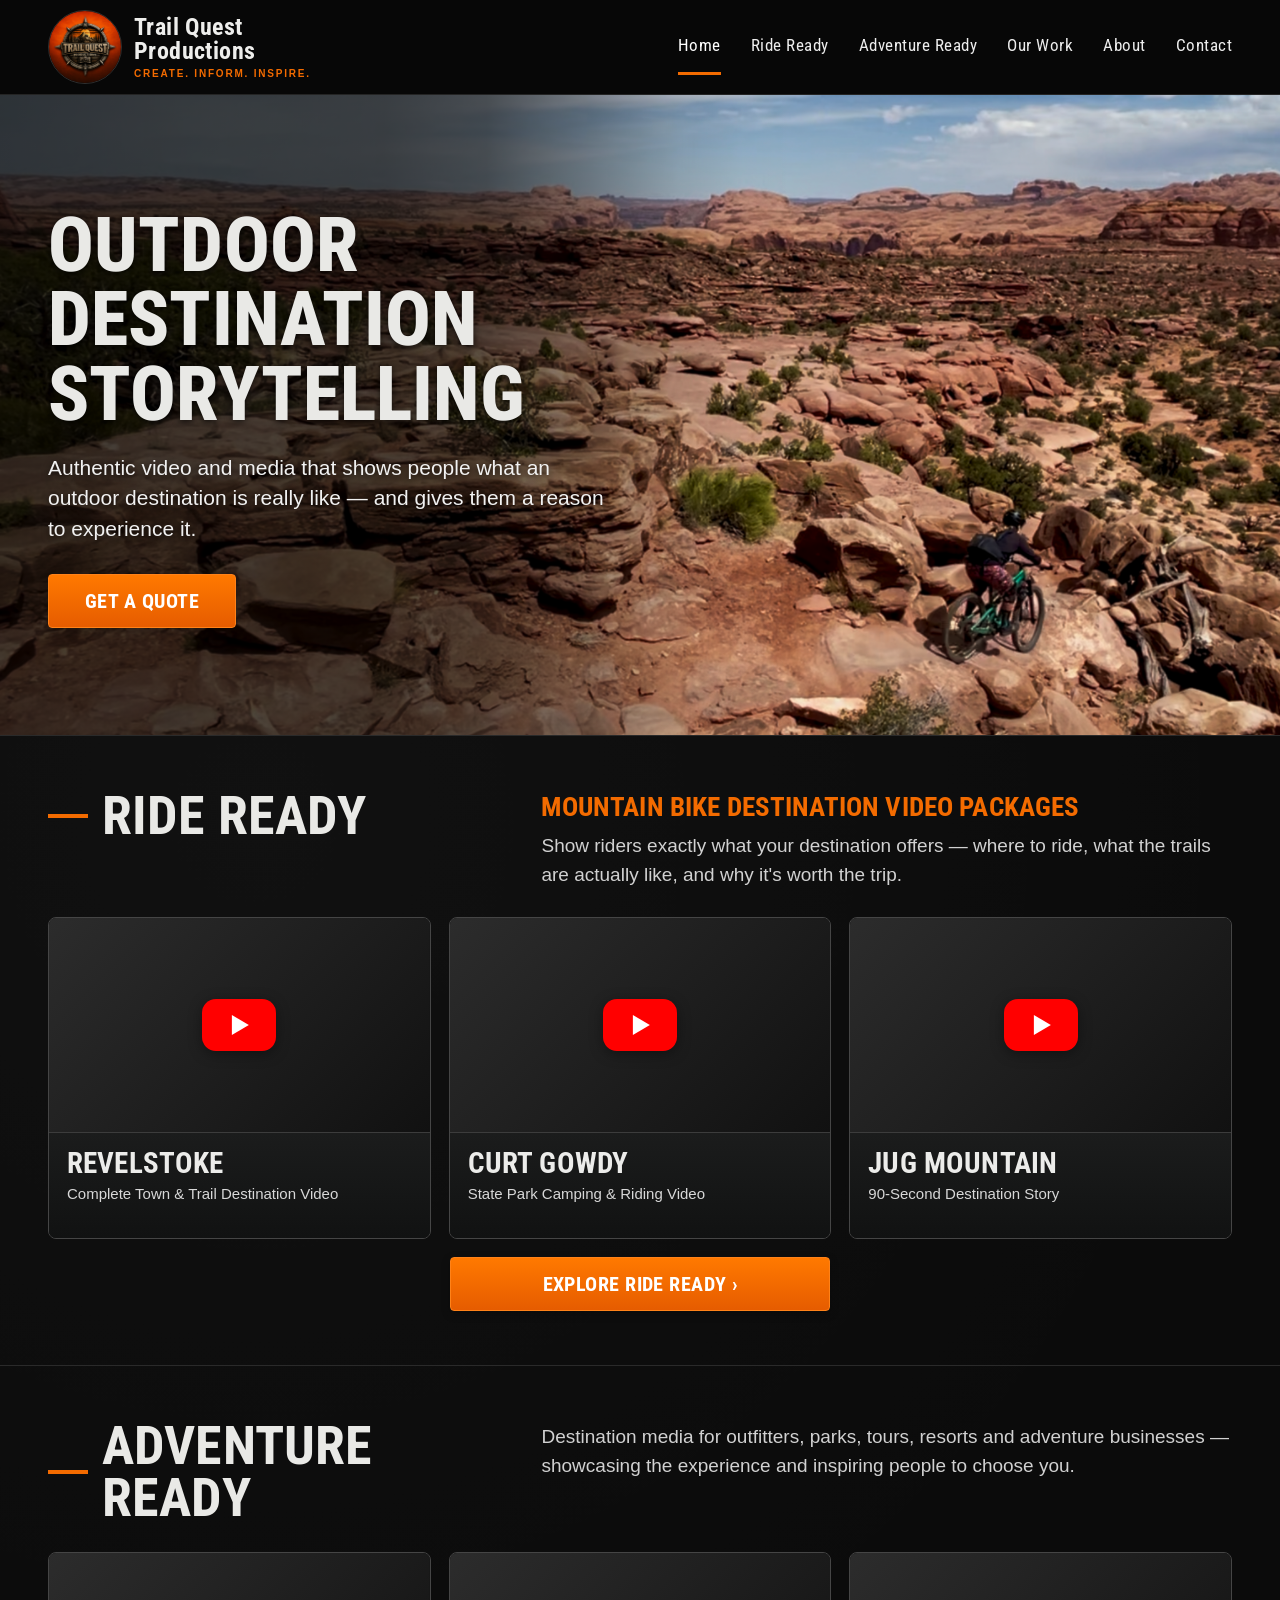
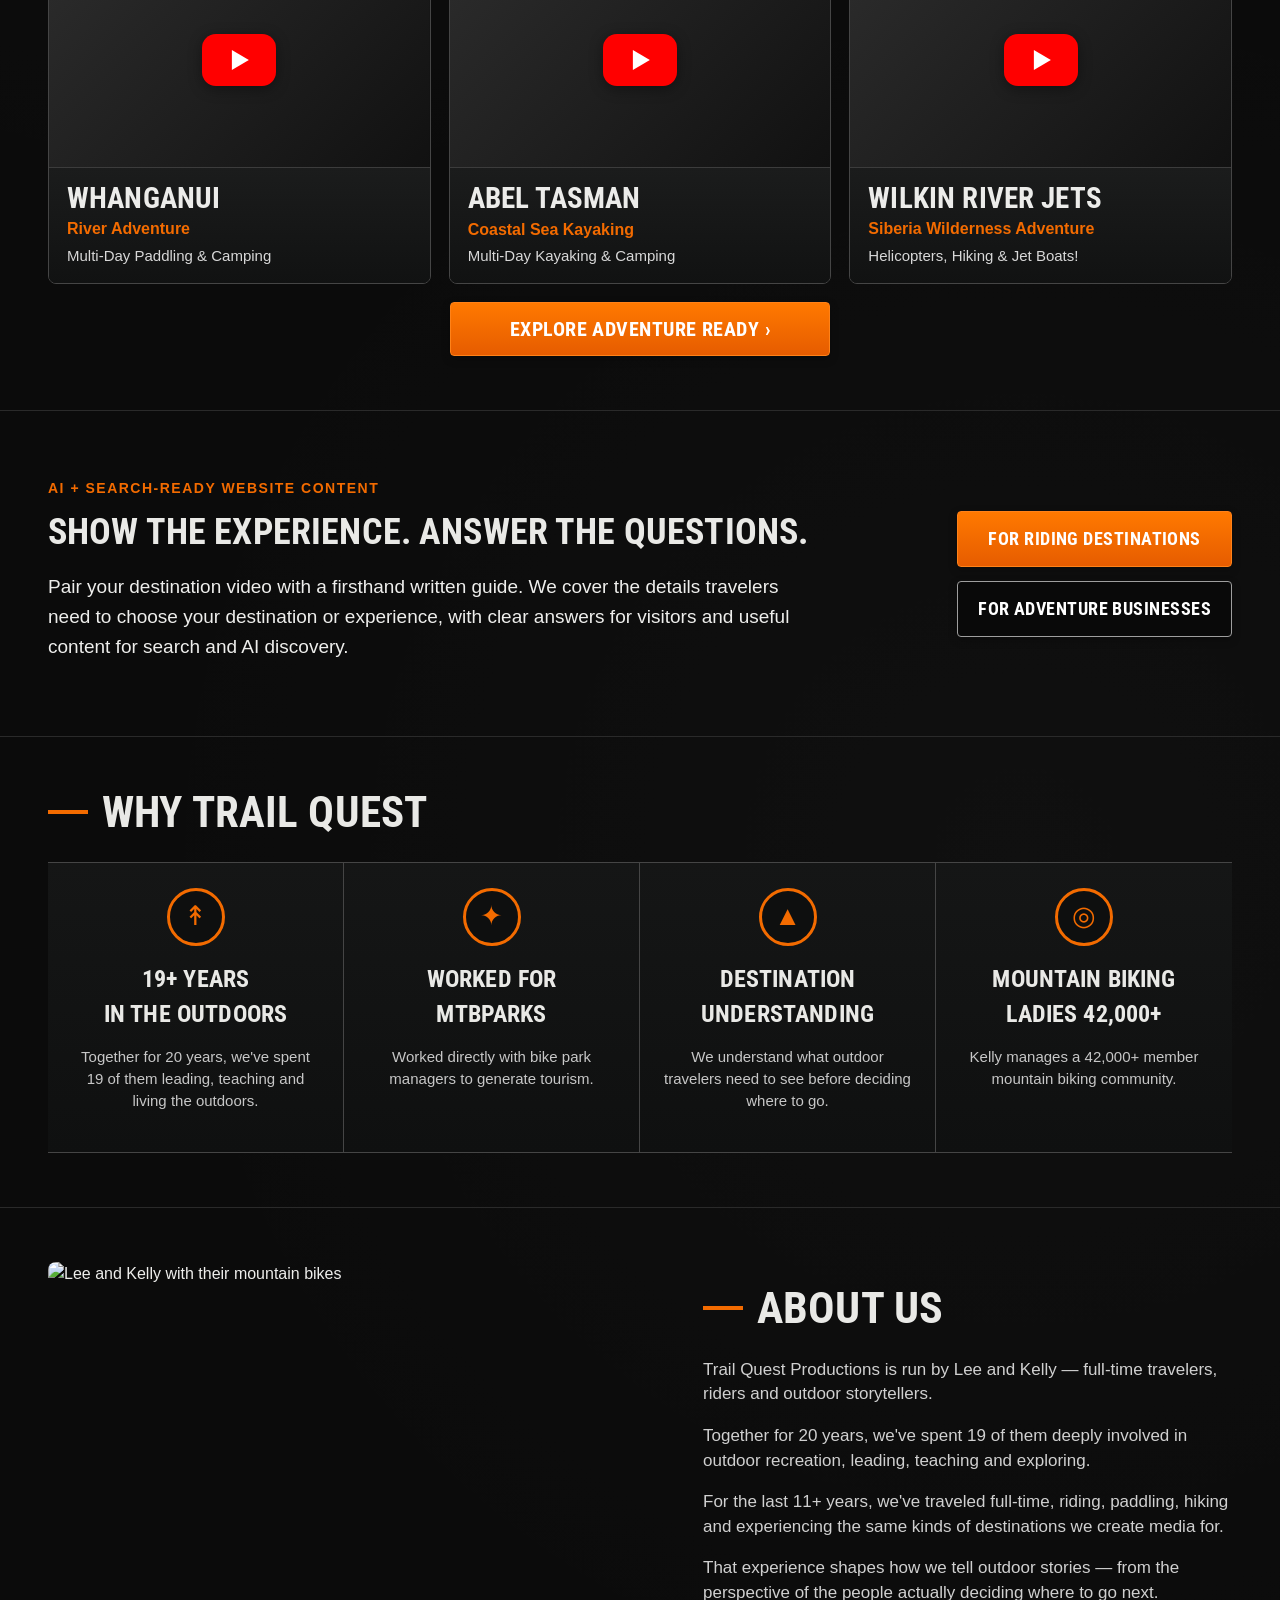
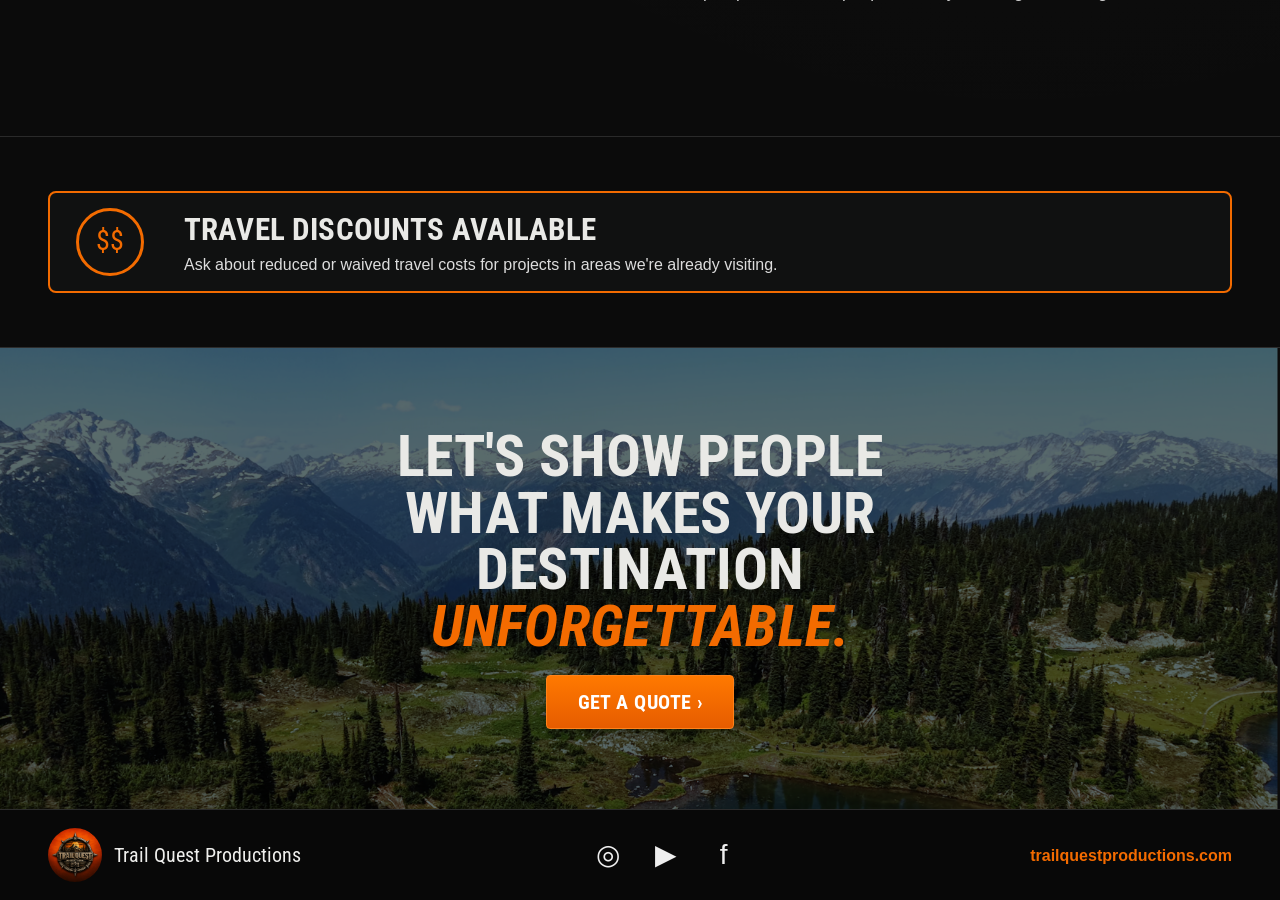
==== commit 95a5bbfe: "Add files via upload" ====
--- a/index.html
+++ b/index.html
@@ -1,6 +1,6 @@
 <!DOCTYPE html>
 
-<html lang="en"><head><meta charset="utf-8"/><meta content="width=device-width,initial-scale=1" name="viewport"/><title>Trail Quest Productions | Outdoor Destination Storytelling</title><link href="https://trailquestproductions.com/" rel="canonical"/><link href="styles.css" rel="stylesheet"/></head><body>
+<html lang="en"><head><meta charset="utf-8"/><meta content="width=device-width,initial-scale=1" name="viewport"/><title>Trail Quest Productions | Outdoor Destination Storytelling</title><link href="https://trailquestproductions.com/" rel="canonical"/><link href="styles.css" rel="stylesheet"/><meta content="Outdoor destination videos and firsthand AI + Search-ready website guides for tourism boards, outfitters and adventure businesses." name="description"/><link href="updates.css" rel="stylesheet"/></head><body>
 <header class="site-header"><div class="header-inner"><a class="brand" href="index.html"><img alt="Trail Quest Productions logo" src="assets/logo.png"/><span class="brand-copy"><strong>Trail Quest<br/>Productions</strong><span>CREATE. INFORM. INSPIRE.</span></span></a><button aria-expanded="false" aria-label="Open navigation" class="nav-toggle" type="button">☰</button><nav class="nav"><a class="active" href="index.html">Home</a><a href="ride-ready.html">Ride Ready</a><a href="adventure-tourism.html">Adventure Ready</a><a href="#featured-work">Our Work</a><a href="#about">About</a><a href="contact.html">Contact</a></nav></div></header>
 <main>
 <section class="hero home-hero" style="background-image:url('assets/home-hero.png')"><div class="container"><div class="hero-copy"><h1>Outdoor<br/>Destination<br/>Storytelling</h1><p>Authentic video and media that shows people what an outdoor destination is really like — and gives them a reason to experience it.</p><div class="btn-row"><a class="btn" href="contact.html?project=general">Get a Quote</a></div></div></div></section>
@@ -28,8 +28,8 @@
 </div>
 <div class="wide-action"><a class="btn" href="adventure-tourism.html">Explore Adventure Ready ›</a></div>
 </div></section>
-<section class="section"><div class="container"><div class="section-title"><h2>Why Trail Quest</h2></div><div class="why-grid"><div class="why-item"><div class="icon-badge">↟</div><h3>19+ Years<br/>in the Outdoors</h3><p>Together for 20 years, we've spent 19 of them leading, teaching and living the outdoors.</p></div><div class="why-item"><div class="icon-badge">✦</div><h3>Worked for<br/>MTBParks</h3><p>Worked directly with bike park managers to generate tourism.</p></div><div class="why-item"><div class="icon-badge">▲</div><h3>Destination<br/>Understanding</h3><p>We understand what outdoor travelers need to see before deciding where to go.</p></div><div class="why-item"><div class="icon-badge">◎</div><h3>Mountain Biking<br/>Ladies 42,000+</h3><p>Kelly manages a 42,000+ member mountain biking community.</p></div></div></div></section>
+<section class="section home-ai"><div class="container"><div><p class="eyebrow">AI + Search-ready website content</p><h2>Show the experience. Answer the questions.</h2><p>Pair your destination video with a firsthand written guide. We cover the details travelers need to choose your destination or experience, with clear answers for visitors and useful content for search and AI discovery.</p></div><div class="home-ai-links"><a class="btn" href="ride-ready.html#ai-search">For riding destinations</a><a class="btn secondary" href="adventure-tourism.html#ai-search">For adventure businesses</a></div></div></section><section class="section"><div class="container"><div class="section-title"><h2>Why Trail Quest</h2></div><div class="why-grid"><div class="why-item"><div class="icon-badge">↟</div><h3>19+ Years<br/>in the Outdoors</h3><p>Together for 20 years, we've spent 19 of them leading, teaching and living the outdoors.</p></div><div class="why-item"><div class="icon-badge">✦</div><h3>Worked for<br/>MTBParks</h3><p>Worked directly with bike park managers to generate tourism.</p></div><div class="why-item"><div class="icon-badge">▲</div><h3>Destination<br/>Understanding</h3><p>We understand what outdoor travelers need to see before deciding where to go.</p></div><div class="why-item"><div class="icon-badge">◎</div><h3>Mountain Biking<br/>Ladies 42,000+</h3><p>Kelly manages a 42,000+ member mountain biking community.</p></div></div></div></section>
 <section class="section" id="about"><div class="container"><div class="about-grid"><div class="about-image"><img alt="Lee and Kelly with their mountain bikes" src="assets/about-us.png"/></div><div class="about-copy"><div class="section-title"><h2>About Us</h2></div><p>Trail Quest Productions is run by Lee and Kelly — full-time travelers, riders and outdoor storytellers.</p><p>Together for 20 years, we've spent 19 of them deeply involved in outdoor recreation, leading, teaching and exploring.</p><p>For the last 11+ years, we've traveled full-time, riding, paddling, hiking and experiencing the same kinds of destinations we create media for.</p><p>That experience shapes how we tell outdoor stories — from the perspective of the people actually deciding where to go next.</p></div></div></div></section>
 <section class="section"><div class="container"><div class="travel"><div class="money">$$</div><div><h2>Travel Discounts Available</h2><p>Ask about reduced or waived travel costs for projects in areas we're already visiting.</p></div></div></div></section>
 <section class="cta center" style="background-image:url('assets/footer.png')"><div class="container"><div class="cta-copy"><h2>Let's show people<br/>what makes your destination<br/><span class="accent">unforgettable.</span></h2><a class="btn" href="contact.html?project=general">Get a Quote ›</a></div></div></section>
-</main><script src="site.js"></script><footer class="site-footer"><div class="footer-inner"><div class="footer-logo"><img alt="Trail Quest Productions logo" src="assets/logo.png"/><span>Trail Quest Productions</span></div><div class="socials"><a aria-label="Instagram" href="https://www.instagram.com/trailquestproductions/" target="_blank" rel="noopener noreferrer">◎</a><a aria-label="YouTube" href="https://www.youtube.com/@TrailQuestProductions" target="_blank" rel="noopener noreferrer">▶</a><a aria-label="Facebook" href="https://www.facebook.com/TrailQuestProductions/" target="_blank" rel="noopener noreferrer">f</a></div><div class="domain">trailquestproductions.com</div></div></footer></body></html>
+</main><script src="site.js"></script><footer class="site-footer"><div class="footer-inner"><div class="footer-logo"><img alt="Trail Quest Productions logo" src="assets/logo.png"/><span>Trail Quest Productions</span></div><div class="socials"><a aria-label="Instagram" href="https://www.instagram.com/trailquestproductions/" rel="noopener noreferrer" target="_blank">◎</a><a aria-label="YouTube" href="https://www.youtube.com/@TrailQuestProductions" rel="noopener noreferrer" target="_blank">▶</a><a aria-label="Facebook" href="https://www.facebook.com/TrailQuestProductions/" rel="noopener noreferrer" target="_blank">f</a></div><div class="domain">trailquestproductions.com</div></div></footer></body></html>
--- a/styles.css
+++ b/styles.css
@@ -510,74 +510,6 @@
 }
 .direct-video-card .video-caption{min-height:106px}
 
-/* Social examples deliberately stay no larger than one main 3-column portfolio card.
-   The row is bottom-aligned so the 16:9 and 9:16 cards finish on the same baseline. */
-.social-work-section{padding-top:42px}
-.social-video-grid{
-  --main-card-width:calc((100% - 36px)/3);
-  display:flex;
-  justify-content:center;
-  align-items:flex-end;
-  gap:18px;
-  width:100%;
-  margin:0 auto;
-}
-.social-video-card{
-  flex:none;
-}
-.social-horizontal{
-  width:var(--main-card-width);
-  max-width:560px;
-}
-.social-vertical{
-  width:calc(var(--main-card-width) * .34);
-  max-width:200px;
-}
-.social-video-card .video-caption{
-  min-height:76px;
-  padding:14px 16px 16px;
-  display:flex;
-  align-items:center;
-  justify-content:center;
-  text-align:center;
-}
-.social-video-card .video-caption h3{
-  margin:0;
-  font-size:clamp(22px,1.65vw,29px);
-  line-height:1.06;
-}
-.vertical-frame{aspect-ratio:9/16}
-
-@media(max-width:980px) and (min-width:721px){
-  .social-video-grid{
-    --main-card-width:calc((100% - 18px)/2);
-  }
-  .social-horizontal{max-width:520px}
-  .social-vertical{max-width:190px}
-}
-@media(max-width:720px){
-  .social-work-section{padding-top:24px}
-  .social-video-grid{
-    display:flex;
-    flex-direction:column;
-    align-items:center;
-    gap:24px;
-  }
-  .social-horizontal{
-    width:100%;
-    max-width:none;
-  }
-  .social-vertical{
-    width:min(58%,240px);
-    max-width:240px;
-  }
-  .social-video-card .video-caption{
-    min-height:68px;
-  }
-  .direct-video-card .video-caption{min-height:0}
-}
-
-
 /* FINAL portfolio player treatment — one uniform preview on every video card.
    YouTube itself is not loaded until click, so the poster shows no channel title,
    avatar, or "Watch on YouTube" overlay. */
@@ -655,63 +587,6 @@
 }
 
 
-/* August 14 final social-card correction.
-   Both social examples use the SAME outer module size. The 9:16 reel is centered
-   inside a 16:9 media stage, so neither card sticks above or below the other. */
-.social-video-grid{
-  display:grid;
-  grid-template-columns:repeat(2,minmax(0,560px));
-  justify-content:center;
-  align-items:stretch;
-  gap:24px;
-  width:100%;
-  max-width:1144px;
-  margin:0 auto;
-}
-.social-video-card,
-.social-horizontal,
-.social-vertical{
-  width:100%;
-  max-width:560px;
-  display:grid;
-  grid-template-rows:auto 1fr;
-  align-self:stretch;
-}
-.social-video-card .video-thumb,
-.social-video-card .video-thumb.vertical-video-thumb{
-  width:100%;
-  aspect-ratio:16/9;
-  background-color:#050505;
-}
-.social-video-card.social-horizontal .video-thumb{
-  background-size:cover,cover,cover;
-  background-position:center,center,center;
-}
-.social-video-card.social-vertical .video-thumb.vertical-video-thumb{
-  /* Keep the vertical reel vertical, centered inside the same 16:9 rectangle. */
-  background-size:auto 100%,auto 100%,cover;
-  background-position:center,center,center;
-  background-repeat:no-repeat;
-}
-.social-video-card .video-caption{
-  min-height:86px;
-  padding:14px 16px 16px;
-  display:flex;
-  align-items:center;
-  justify-content:center;
-  text-align:center;
-}
-.social-video-card .video-caption h3{
-  margin:0;
-  font-size:clamp(22px,1.55vw,29px);
-  line-height:1.08;
-}
-/* When the vertical Short starts playing, keep the iframe inside the same 16:9 stage.
-   YouTube letterboxes the 9:16 video within that stage instead of changing card height. */
-.social-video-card.social-vertical .video-thumb.is-playing{
-  background:#000;
-}
-
 /* Footer social icons are real links, not decorative characters. */
 .site-footer .socials{
   display:flex;
@@ -739,19 +614,92 @@
   outline:none;
 }
 
+/* Social & Promotional Cutdowns — FINAL layout.
+   Both examples use the SAME outer card and SAME 16:9 media stage.
+   The 16:9 teaser fills its stage. The 9:16 reel is centered inside the
+   identical stage with intentional black dead space on both sides. */
+.social-work-section{
+  padding-top:42px;
+}
+.social-video-grid{
+  display:grid;
+  grid-template-columns:repeat(2,minmax(0,560px));
+  justify-content:center;
+  align-items:stretch;
+  gap:24px;
+  width:100%;
+  max-width:1144px;
+  margin:0 auto;
+}
+.social-video-card{
+  width:100%;
+  max-width:560px;
+  display:flex;
+  flex-direction:column;
+  align-self:stretch;
+  overflow:hidden;
+}
+.social-media-stage{
+  display:flex;
+  align-items:stretch;
+  justify-content:center;
+  width:100%;
+  aspect-ratio:16/9;
+  background:#050505;
+  overflow:hidden;
+  flex:none;
+}
+.social-horizontal .social-media-stage > .video-thumb{
+  width:100%;
+  height:100%;
+  aspect-ratio:auto;
+  flex:1 1 auto;
+  background-size:cover,cover,cover;
+  background-position:center,center,center;
+}
+.social-vertical-shell{
+  position:relative;
+  height:100%;
+  aspect-ratio:9/16;
+  flex:none;
+  overflow:hidden;
+}
+.social-vertical-shell > .video-thumb.vertical-video-thumb{
+  width:100%;
+  height:100%;
+  aspect-ratio:auto;
+  background-size:cover,cover,cover;
+  background-position:center,center,center;
+  background-repeat:no-repeat;
+}
+.social-video-card .video-caption{
+  min-height:86px;
+  padding:14px 16px 16px;
+  display:flex;
+  align-items:center;
+  justify-content:center;
+  text-align:center;
+  flex:1 0 86px;
+}
+.social-video-card .video-caption h3{
+  margin:0;
+  font-size:clamp(22px,1.55vw,29px);
+  line-height:1.08;
+}
 @media(max-width:980px){
   .social-video-grid{
     grid-template-columns:repeat(2,minmax(0,1fr));
     max-width:none;
     gap:18px;
   }
-  .social-video-card,
-  .social-horizontal,
-  .social-vertical{
+  .social-video-card{
     max-width:none;
   }
 }
 @media(max-width:720px){
+  .social-work-section{
+    padding-top:24px;
+  }
   .social-video-grid{
     grid-template-columns:1fr;
     gap:24px;
@@ -761,5 +709,7 @@
   }
   .social-video-card .video-caption{
     min-height:72px;
-  }
-}
+    flex-basis:72px;
+  }
+}
+
--- a/updates.css
+++ b/updates.css
@@ -0,0 +1,50 @@
+/* Scoped additions preserve the existing site's header, photographs and form. */
+.rr-section,.rr-intro,.ai-section,.rr-final{border-top:0;padding:40px 0}
+.rr-section .section-title h2,.ai-section .section-title h2{font-size:clamp(28px,3.1vw,40px);line-height:1.1}
+.rr-intro>.container>h2{font-size:clamp(32px,3.5vw,46px);line-height:1.08;max-width:1100px}
+.eyebrow{font-size:14px;line-height:1.4}
+.rr-lead{font-size:20px;line-height:1.55;max-width:1050px;margin:16px 0 0}
+.rr-package{border:2px solid var(--orange);background:#151a17;border-radius:7px;margin-top:42px;padding:30px}
+.rr-package h2{font-size:32px;line-height:1.15}
+.rr-package ul{list-style:none;padding:0;margin:24px 0 0;display:grid;grid-template-columns:1fr 1fr;column-gap:42px}
+.rr-package li{position:relative;border-top:1px solid #39413c;padding:18px 0 18px 24px;font-size:19px;line-height:1.35;text-transform:uppercase;font-weight:800}
+.rr-package li:before{content:'';width:10px;height:10px;border-radius:50%;background:var(--orange);position:absolute;left:0;top:25px}
+.rr-package .highlight{color:#ff861e}
+.rr-features{display:grid;grid-template-columns:repeat(4,minmax(0,1fr));gap:18px}
+.rr-features article{border:1px solid #39413c;background:#151a17;border-radius:7px;overflow:hidden}
+.rr-features article:last-child{border-color:var(--orange)}
+.rr-features img{width:100%;aspect-ratio:1.35;object-fit:cover}
+.rr-features article>div{padding:18px}
+.rr-features h3{font-size:22px;line-height:1.15}
+.rr-features p{color:#c9cec9;font-size:16px;line-height:1.55;margin:12px 0 6px}
+.rr-engine{display:grid;grid-template-columns:repeat(3,minmax(0,1fr));gap:18px}
+.rr-engine article{display:flex;flex-direction:column;border:1px solid #39413c;background:#151a17;border-radius:7px;padding:24px}
+.rr-engine .eyebrow{margin:0 0 12px}
+.rr-engine h3{font-size:25px;line-height:1.12}
+.rr-engine article>p:not(.eyebrow){font-size:17px;line-height:1.6;color:#c9cec9;margin:20px 0 28px}
+.rr-engine strong{margin-top:auto;border-top:1px solid #39413c;padding-top:18px;font-size:14px;text-transform:uppercase}
+.rr-journey{display:flex;justify-content:center;align-items:center;gap:28px;flex-wrap:wrap;padding:25px;border:2px solid var(--orange);border-radius:7px;color:#ff861e;margin-top:20px;font-size:24px;text-transform:uppercase;font-weight:800}
+.rr-promo{margin-top:22px}.rr-promo summary{cursor:pointer;font-size:17px;font-weight:700;padding:12px 0}.rr-promo .social-video-grid{margin-top:20px}
+.ai-section>.container>.eyebrow{margin:0 0 14px}
+.ai-layout{display:grid;grid-template-columns:1fr 1.2fr;gap:24px;align-items:stretch}
+.ai-explanation{padding:28px;background:#151a17;border:1px solid #39413c;border-radius:7px}
+.ai-explanation h3{font-size:27px;line-height:1.15}.ai-explanation h4{font-size:18px;margin:24px 0 12px}
+.ai-explanation p,.ai-explanation li{font-size:17px;line-height:1.6}
+.ai-explanation>p{color:#d2d6d2}.ai-explanation ul{padding-left:22px;margin:0}.ai-explanation li{margin-bottom:9px}.ai-explanation li::marker{color:var(--orange)}
+.ai-explanation .ai-handoff{border-top:1px solid #39413c;padding-top:20px;margin-bottom:0}.ai-handoff strong{color:#ff861e}
+.ai-sample{background:#f2f1ec;border:1px solid #d7d7cf;color:#20241f;padding:30px;border-radius:7px}
+.ai-sample .sample-label{font-size:14px;color:#62665f;font-weight:700;margin:0 0 22px}
+.ai-sample h3{color:#171b17;font-size:30px;line-height:1.12}
+.ai-sample h4{font-family:Arial,sans-serif;font-size:19px;line-height:1.4;color:#171b17;margin:26px 0 10px}
+.ai-sample p{font-size:18px;line-height:1.65;margin:14px 0}.ai-sample .sample-rating{font-size:16px;font-weight:400}
+.ai-sample .sample-credit{font-size:14px;line-height:1.5;color:#62665f;border-top:1px solid #cccfc5;padding-top:18px;margin-top:26px}
+.rr-why{display:grid;grid-template-columns:1fr 1fr 1fr;gap:28px;border:1px solid #39413c;border-left:5px solid var(--orange);padding:28px;background:#151a17;border-radius:4px}
+.rr-why h3{font-size:25px;line-height:1.12}.rr-why p{margin:0;font-size:17px;line-height:1.6;color:#c9cec9}
+.rr-credentials{display:grid;grid-template-columns:repeat(4,1fr);gap:16px;margin-top:18px}.rr-credentials>div{background:#151a17;border:1px solid #39413c;border-radius:5px;padding:20px}.rr-credentials h3{color:#ff861e;font-size:24px}.rr-credentials p{font-size:14px;line-height:1.5;margin:12px 0 0;text-transform:uppercase;font-weight:700}
+.rr-final-inner{display:flex;align-items:center;justify-content:space-between;gap:30px;border:1px solid #39413c;border-radius:7px;background:#151a17;padding:30px}.rr-final h2{font-size:30px;line-height:1.1}.rr-final p{font-size:17px}.rr-final .btn{flex-shrink:0}
+.home-ai .container{display:grid;grid-template-columns:1fr auto;gap:45px;align-items:center}.home-ai h2{font-size:36px;line-height:1.1}.home-ai p:not(.eyebrow){font-size:19px;line-height:1.6;max-width:770px}.home-ai-links{display:grid;gap:14px}.home-ai-links .btn{font-size:18px;white-space:normal;height:auto;min-height:54px;padding:14px 20px}
+.adventure-deliverables .info-card{padding:26px 18px}.adventure-deliverables h3{font-size:24px}
+:focus-visible{outline:3px solid #ff861e;outline-offset:5px}
+@media(max-width:900px){.rr-features,.rr-credentials{grid-template-columns:repeat(2,minmax(0,1fr))}.ai-layout{grid-template-columns:1fr}.rr-engine{gap:12px}.rr-engine article{padding:20px}.home-ai .container{grid-template-columns:1fr;gap:15px}.home-ai-links{display:flex;flex-wrap:wrap}.rr-why{grid-template-columns:1fr}.adventure-deliverables{grid-template-columns:repeat(2,minmax(0,1fr))}}
+@media(max-width:600px){.rr-section,.rr-intro,.ai-section,.rr-final{padding:30px 0}.rr-package{padding:22px;margin-top:30px}.rr-package ul{grid-template-columns:1fr;margin-top:18px}.rr-package li{font-size:18px}.rr-package h2{font-size:29px}.rr-features,.rr-engine,.rr-credentials,.adventure-deliverables{grid-template-columns:1fr}.rr-features img{aspect-ratio:1.7}.rr-journey{gap:12px;padding:20px 12px;font-size:16px}.ai-explanation,.ai-sample{padding:24px}.ai-sample h3{font-size:27px}.rr-final-inner{display:block;padding:25px}.rr-final .btn{margin-top:10px}.rr-lead{font-size:18px}.home-ai h2{font-size:31px}}
+@media(max-width:600px){.cta h2{font-size:clamp(30px,8vw,42px);overflow-wrap:break-word}}
